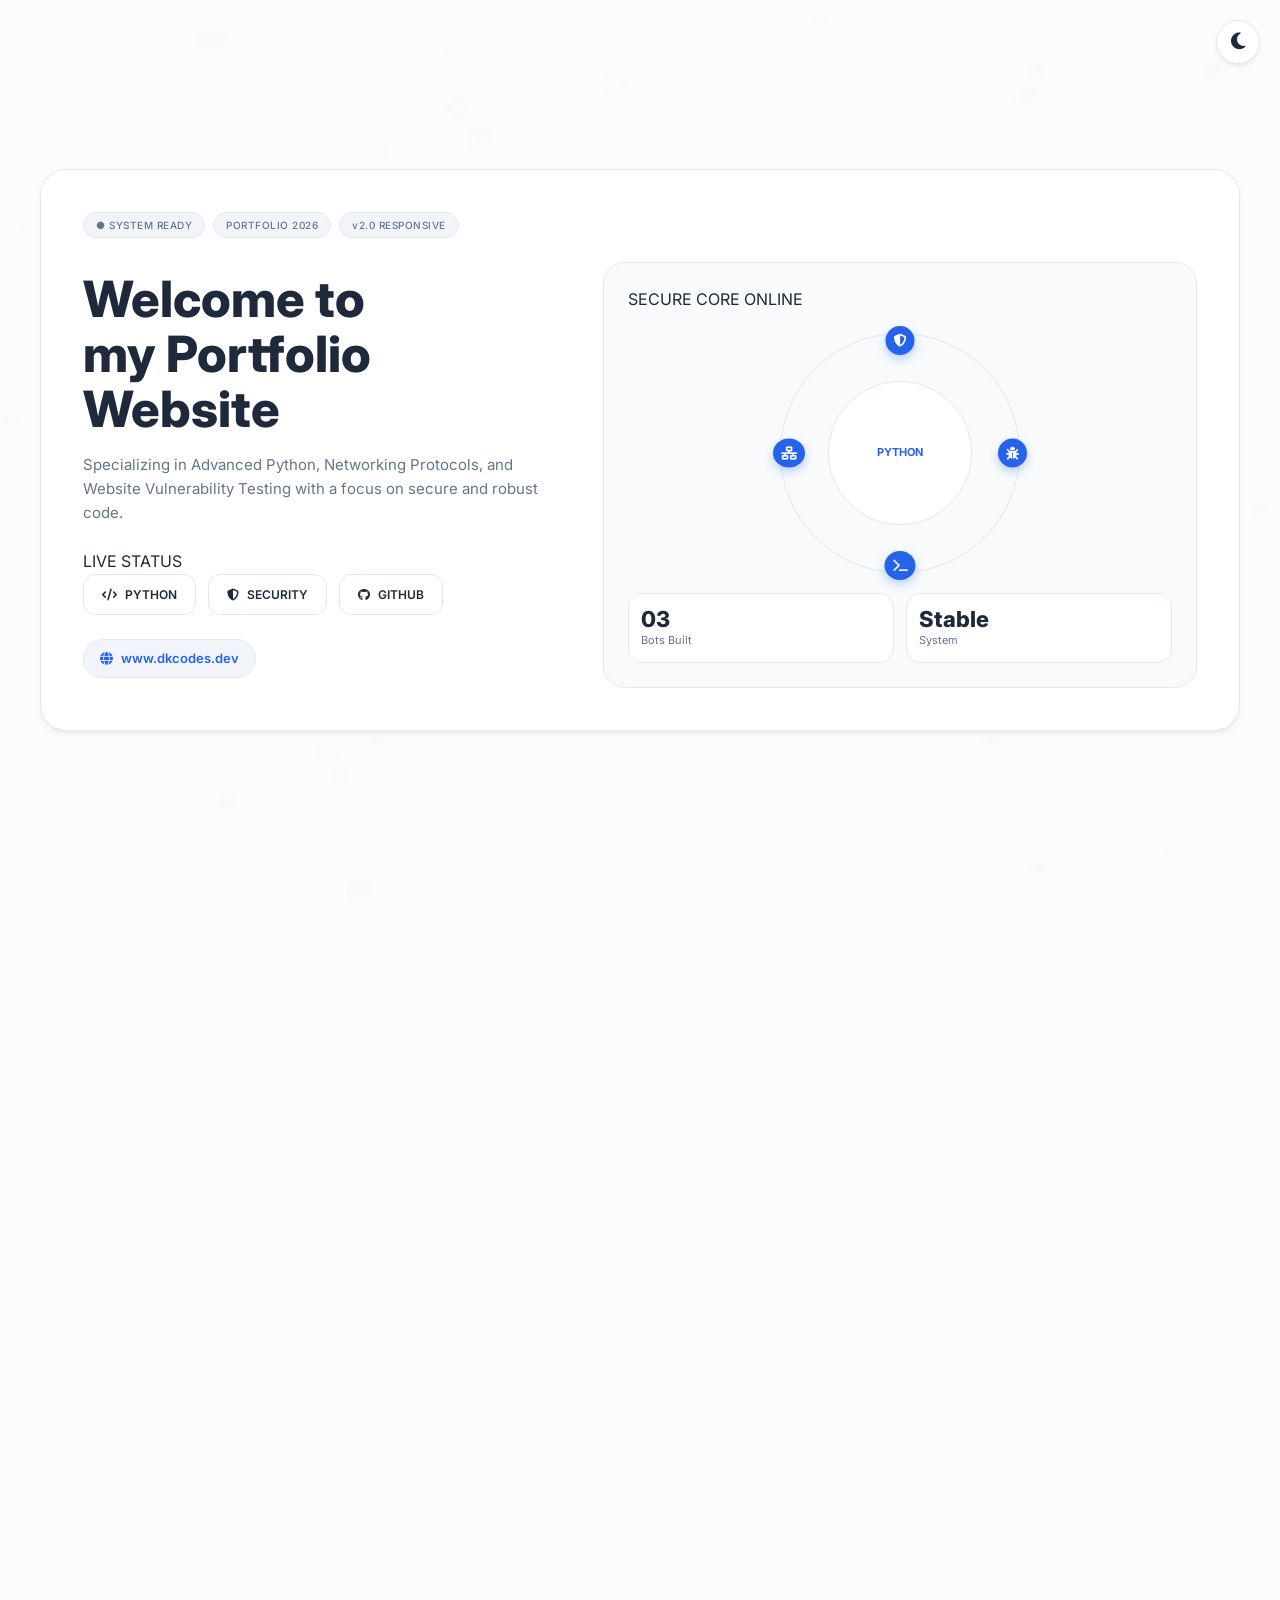
==== index.html @ 81756a74 "Update hero button to WhatsApp Let's Talk and remove location text" ====
<!DOCTYPE html>
<html lang="en">
<head>
<meta charset="UTF-8">
<meta name="viewport" content="width=device-width, initial-scale=1.0">
<title>Dilawar Khan | Full-Stack Developer | Python Automation | Digital Marketer</title>

<link rel="stylesheet" href="style.css">
<link rel="stylesheet" href="https://cdnjs.cloudflare.com/ajax/libs/font-awesome/6.5.0/css/all.min.css">
<link rel="icon" href="https://www.dl.dropboxusercontent.com/scl/fi/lvhd9xa8kerhtg1dg3r7q/Untitled-design.png?rlkey=0tv2p58ty6a37kj7kvorzuqp1&st=rip67o4r&dl=0">
<!-- Google Fonts: Inter -->
<link href="https://fonts.googleapis.com/css2?family=Inter:wght@300;400;500;600;700;800&display=swap" rel="stylesheet">
</head>

<body data-theme="light">

<canvas id="bg-canvas"></canvas>

<button class="theme-toggle" id="theme-toggle" aria-label="Toggle theme">
    <i class="fa-solid fa-moon"></i>
</button>

<div id="intro" style="opacity: 0;">
<div class="main">
    <div class="card">

        <!-- TOP TAGS -->
        <div class="top-tags">
            <span class="dot">● SYSTEM READY</span>
            <span>PORTFOLIO 2026</span>
            <span>v2.0 RESPONSIVE</span>
        </div>

        <div class="content">

            <!-- LEFT -->
            <div class="left">
                <h1>
                    Welcome to <br>
                    my Portfolio <br>
                    Website
                </h1>

                <p class="desc">
                    Specializing in Advanced Python, Networking Protocols, and
                    Website Vulnerability Testing with a focus on secure and robust code.
                </p>

                <div class="live-line">
                    <span>LIVE STATUS</span>
                </div>

                <div class="buttons">
                    <div class="btn"><i class="fa-solid fa-code"></i> PYTHON</div>
                    <div class="btn"><i class="fa-solid fa-shield-halved"></i> SECURITY</div>
                    <div class="btn"><i class="fa-brands fa-github"></i> GITHUB</div>
                </div>

                <!-- WEBSITE LINK (LEFT / UNDER ICONS) -->
                <div class="site-link">
                    <i class="fa-solid fa-globe"></i>
                    www.dkcodes.dev
                </div>
            </div>

            <!-- RIGHT -->
            <div class="right">

                <div class="right-head">
                    <span>SECURE CORE</span>
                    <span class="online">ONLINE</span>
                </div>

                <div class="orbit-box">
                    <div class="orbit">
                        <i class="fa-solid fa-shield-halved i1"></i>
                        <i class="fa-solid fa-bug i2"></i>
                        <i class="fa-solid fa-terminal i3"></i>
                        <i class="fa-solid fa-network-wired i4"></i>
                    </div>

                    <div class="core">
                        <span>PYTHON</span>
                    </div>
                </div>

                <div class="stats">
                    <div>
                        <h4>03</h4>
                        <p>Bots Built</p>
                    </div>
                    <div>
                        <h4>Stable</h4>
                        <p>System</p>
                    </div>
                </div>

            </div>

        </div>
    </div>
</div>
</div>


<div id="real-site" style="display: none;">
    <header>
        <div class="div-list ">
            <ul class="ul-list">
                <li class="active">
                    <a href="#home">
                        <i class="fa-solid fa-circle-user"></i>
                        <span>Home</span>
                    </a>
                </li>
                <li>
                    <a href="#project">
                        <i class="fa-regular fa-folder-open"></i>
                        <span>Projects</span>
                    </a>
                </li>
                <li>
                    <a href="#about">
                        <i class="fa-regular fa-address-card"></i>
                        <span>About</span>
                    </a>
                </li>
                <li>
                    <a href="#service">
                        <i class="fa-solid fa-code"></i>
                        <span>services</span>
                    </a>
                </li>
                <li>
                    <a href="#contact">
                        <i class="fa-regular fa-envelope"></i>
                        <span>Contact</span>
                    </a>
                </li>
            </ul>
        </div>
    </header>
    <!-- home -->
    <section class="home" id="home">
        <div class="home-container">
        <div class="home-section">
            <div class="info-home">
                <h1>Hi, I'm Dilawar</h1>
                <h3>Full-Stack Developer | Python Automation | Digital Marketer</h3>
                <div class="info-p">
                   <p>I am an Automation Engineer & Digital Marketing Specialist. I build advanced Python backends, AI-powered WhatsApp/Telegram bots, and end-to-end automation pipelines. My expertise spans across managing Meta Ads, Google Ads, YouTube Ads, and Meta Business Suite, alongside hands-on experience in Blogger theme management and scaling social media presence both manually and automatically.</p>
                </div>
                <div class="btnn" style="margin-top: 30px;">
                    <button class="btn-home1" onclick="window.open('https://wa.me/919896362031', '_blank')"><i class="fab fa-whatsapp"></i> Let's Talk</button>
                    <button class="btn-home2"><i class="fa-solid fa-download"></i> Download CV</button>
                </div>
                 <br>
                <div class="hhr">
                    <hr>
                </div>
                <div class="follow">
                    <p class="followw">Follow me:</p>
                    <ul>
                        <li><a href="https://github.com/dkonlycomputer"><i class="fa-brands fa-github"></i></a></li>
                        <li><a href="https://discord.gg/GXXaVGbk"><i class="fa-brands fa-discord"></i></a></li>
                        <li><a href="https://www.linkedin.com/in/dilawar-khan-41b324285/"><i class="fa-brands fa-linkedin"></i></a></li>
                        <li><a href="https://www.instagram.com/follow_your_guts_/"><i class="fa-brands fa-instagram"></i></a></li>
                    </ul>
                </div>
            </div>
          </div>
          <img src="profile_original.png" alt="">
        </div>
    </section>
    <!-- fine home  -->
         <section class="project  reveal" id="project">
        <p>EXPERTISE & SERVICES</p>
        <h1>What I Can Do For You</h1>
        <hr>
        <div class="info-pro">
            <p>A comprehensive overview of the professional services, automation bots, and marketing solutions I provide to help scale your business.</p>
        </div>
        <div class="projects-container">

    <div class="project-card">
      <img src="images/meta_ads.jpeg" alt="Meta Ads & Campaigns">
      <h3>Meta Ads & Campaigns</h3>
      <p>End-to-end management of Meta (Facebook/Instagram) ad campaigns with high ROI and targeted audience scaling.</p>
      <div class="skills">
        <a href="javascript:void(0)">Meta Ads</a>
        <a href="javascript:void(0)">ROAS</a>
      </div>
      <div class="card-details">
        <h4><i class="fas fa-tasks"></i> Key Tasks:</h4>
        <ul>
          <li>Pixel & Conversion API Setup</li>
          <li>Audience Targeting & Retargeting</li>
          <li>A/B Testing Ad Creatives</li>
          <li>ROAS & Budget Optimization</li>
        </ul>
      </div>
    </div>

    <div class="project-card">
      <img src="images/google_ads.jpeg" alt="Google Ads & PPC">
      <h3>Google Ads & PPC</h3>
      <p>Strategic creation and optimization of Google Search, Display, and Performance Max campaigns for scaling leads.</p>
      <div class="skills">
        <a href="javascript:void(0)">Google Ads</a>
        <a href="javascript:void(0)">PPC</a>
      </div>
      <div class="card-details">
        <h4><i class="fas fa-tasks"></i> Key Tasks:</h4>
        <ul>
          <li>Search & Display Campaigns</li>
          <li>Keyword Research & Bidding</li>
          <li>Performance Max Optimization</li>
          <li>Lead Generation Scaling</li>
        </ul>
      </div>
    </div>

    <div class="project-card">
      <img src="images/youtube_ads.jpeg" alt="YouTube Ads & Growth">
      <h3>YouTube Ads & Growth</h3>
      <p>Running targeted video ad campaigns on YouTube to drive brand awareness and subscriber growth exponentially.</p>
      <div class="skills">
        <a href="javascript:void(0)">YouTube Ads</a>
        <a href="javascript:void(0)">Video Marketing</a>
      </div>
      <div class="card-details">
        <h4><i class="fas fa-tasks"></i> Key Tasks:</h4>
        <ul>
          <li>Video Ad Strategy</li>
          <li>Skippable & In-feed Ads Setup</li>
          <li>Audience Retention Analysis</li>
          <li>Subscriber Growth Tracking</li>
        </ul>
      </div>
    </div>

    <div class="project-card">
      <img src="images/meta_business.jpeg" alt="Meta Business Suite">
      <h3>Meta Business Suite</h3>
      <p>Complete handling of Meta Business Suite, asset management, page roles, and detailed performance tracking.</p>
      <div class="skills">
        <a href="javascript:void(0)">Business Suite</a>
        <a href="javascript:void(0)">Management</a>
      </div>
      <div class="card-details">
        <h4><i class="fas fa-tasks"></i> Key Tasks:</h4>
        <ul>
          <li>Asset & Page Management</li>
          <li>Cross-posting (FB & IG)</li>
          <li>Roles & Permissions Setup</li>
          <li>Performance Insights Tracking</li>
        </ul>
      </div>
    </div>

    <div class="project-card">
      <img src="images/google_analytics.jpeg" alt="Google Analytics 4">
      <h3>Google Analytics 4</h3>
      <p>Setting up GA4, tracking pixels, conversion events, and analyzing user behavior for data-driven decisions.</p>
      <div class="skills">
        <a href="javascript:void(0)">Google Analytics</a>
        <a href="javascript:void(0)">Data Tracking</a>
      </div>
      <div class="card-details">
        <h4><i class="fas fa-tasks"></i> Key Tasks:</h4>
        <ul>
          <li>GA4 Property Configuration</li>
          <li>Custom Event Tracking</li>
          <li>Conversion Funnel Analysis</li>
          <li>UTM Tracking & Reporting</li>
        </ul>
      </div>
    </div>

    <div class="project-card">
      <img src="images/google_cloud.jpeg" alt="Google Cloud Console">
      <h3>Google Cloud Console</h3>
      <p>Managing Google Cloud infrastructure, enabling APIs, and configuring serverless endpoints for scalable apps.</p>
      <div class="skills">
        <a href="javascript:void(0)">GCP</a>
        <a href="javascript:void(0)">Cloud</a>
      </div>
      <div class="card-details">
        <h4><i class="fas fa-tasks"></i> Key Tasks:</h4>
        <ul>
          <li>IAM & Roles Management</li>
          <li>API Enabling & Quota Handling</li>
          <li>Virtual Machine Deployment</li>
          <li>Cloud Run & App Engine Setup</li>
        </ul>
      </div>
    </div>

    <div class="project-card">
      <img src="images/whatsapp_bot.jpeg" alt="WhatsApp AI Assistants">
      <h3>WhatsApp AI Assistants</h3>
      <p>Building intelligent, automated AI chatbots using Python and WhatsApp Cloud API for smart interactions.</p>
      <div class="skills">
        <a href="javascript:void(0)">Python</a>
        <a href="javascript:void(0)">WhatsApp API</a>
      </div>
      <div class="card-details">
        <h4><i class="fas fa-tasks"></i> Key Tasks:</h4>
        <ul>
          <li>Cloud API Integration</li>
          <li>Automated NLP Flows</li>
          <li>Customer Support Auto-replies</li>
          <li>CRM Data Syncing</li>
        </ul>
      </div>
    </div>

    <div class="project-card">
      <img src="images/telegram_bot.jpeg" alt="Telegram Bots">
      <h3>Telegram Bots</h3>
      <p>Engineering customized Telegram bots for channel management, user interactions, and task automation.</p>
      <div class="skills">
        <a href="javascript:void(0)">Telegram API</a>
        <a href="javascript:void(0)">Python</a>
      </div>
      <div class="card-details">
        <h4><i class="fas fa-tasks"></i> Key Tasks:</h4>
        <ul>
          <li>Custom Bot Architecture</li>
          <li>Group/Channel Administration</li>
          <li>Payment Gateways Integration</li>
          <li>Scheduled Broadcasting</li>
        </ul>
      </div>
    </div>

    <div class="project-card">
      <img src="images/discord_bot.jpeg" alt="Discord Bots">
      <h3>Discord Bots</h3>
      <p>Creating interactive Discord bots to manage servers, assign roles, and provide utility tools to communities.</p>
      <div class="skills">
        <a href="javascript:void(0)">Discord.py</a>
        <a href="javascript:void(0)">Node.js</a>
      </div>
      <div class="card-details">
        <h4><i class="fas fa-tasks"></i> Key Tasks:</h4>
        <ul>
          <li>Auto-Moderation Setup</li>
          <li>Custom Economy Systems</li>
          <li>Music & Voice Integrations</li>
          <li>Role Management</li>
        </ul>
      </div>
    </div>

    <div class="project-card">
      <img src="images/social_automation.jpeg" alt="Social Media Automation">
      <h3>Social Media Automation</h3>
      <p>Engineering automated posting pipelines across Facebook, Tumblr, Pinterest, and Discord to scale reach.</p>
      <div class="skills">
        <a href="javascript:void(0)">Automation</a>
        <a href="javascript:void(0)">Python</a>
      </div>
      <div class="card-details">
        <h4><i class="fas fa-tasks"></i> Key Tasks:</h4>
        <ul>
          <li>Multi-platform Posting APIs</li>
          <li>Content Scheduling Algorithms</li>
          <li>Auto-reposting Logic</li>
          <li>Error Handling & Retries</li>
        </ul>
      </div>
    </div>

    <div class="project-card">
      <img src="images/blogger_theme.jpeg" alt="Blogger Theme Management">
      <h3>Blogger Theme Management</h3>
      <p>Customizing and managing complex Blogger XML themes, optimizing UI/UX, and integrating custom scripts.</p>
      <div class="skills">
        <a href="javascript:void(0)">Blogger XML</a>
        <a href="javascript:void(0)">UI/UX</a>
      </div>
      <div class="card-details">
        <h4><i class="fas fa-tasks"></i> Key Tasks:</h4>
        <ul>
          <li>Custom XML Theme Editing</li>
          <li>UI/UX Enhancements</li>
          <li>AdSense Placement Optimization</li>
          <li>SEO Meta Tags Integration</li>
        </ul>
      </div>
    </div>

    <div class="project-card">
      <img src="images/google_search_console.jpeg" alt="Google Search Console">
      <h3>Google Search Console</h3>
      <p>Monitoring website performance, fixing indexing issues, and improving organic search visibility.</p>
      <div class="skills">
        <a href="javascript:void(0)">GSC</a>
        <a href="javascript:void(0)">SEO</a>
      </div>
      <div class="card-details">
        <h4><i class="fas fa-tasks"></i> Key Tasks:</h4>
        <ul>
          <li>Sitemap Submissions</li>
          <li>Indexing Issue Resolution</li>
          <li>Search Traffic Analysis</li>
          <li>Core Web Vitals Optimization</li>
        </ul>
      </div>
    </div>

    <div class="project-card">
      <img src="images/website_development.jpeg" alt="Website Development">
      <h3>Website Development</h3>
      <p>Building responsive, modern, and high-performance websites optimized for conversions and user experience.</p>
      <div class="skills">
        <a href="javascript:void(0)">HTML/CSS</a>
        <a href="javascript:void(0)">JS</a>
      </div>
      <div class="card-details">
        <h4><i class="fas fa-tasks"></i> Key Tasks:</h4>
        <ul>
          <li>Front-end Design</li>
          <li>Responsive Layouts</li>
          <li>Performance Optimization</li>
          <li>SEO-friendly Structure</li>
        </ul>
      </div>
    </div>

    <div class="project-card">
      <img src="images/trendfollower.png" alt="Trendfollower Affiliate">
      <h3>Trendfollower Affiliate</h3>
      <p>Our official e-commerce and affiliate business platform driving sales through curated product promotions.</p>
      <div class="skills">
        <a href="javascript:void(0)">E-commerce</a>
        <a href="javascript:void(0)">Affiliate</a>
      </div>
      <div class="card-details">
        <h4><i class="fas fa-tasks"></i> Key Tasks:</h4>
        <ul>
          <li>Affiliate Marketing Strategies</li>
          <li>Sales Funnel Optimization</li>
          <li>Product Curation</li>
          <li>Audience Engagement</li>
        </ul>
      </div>
      <div class="btns">
        <a href="https://trendfollower.shop" target="_blank" class="btn"><i class="fas fa-external-link-alt"></i> Visit Website</a>
      </div>
    </div>
  </div>
  </div>
     </section>

<section class="about reveal" id="about">
        <div class="about-info">
            <div class="img-about">
                <img src="profile_original.png" alt="">
            </div>
            <div class="info-text">
                <h5>@dilawarkhan</h5>
                <p>Automation Expert, Security Analyst & Digital Marketer</p>
            </div>
        </div>
        <h3>ABOUT ME</h3>
        <div class="about-info2">
            <div class="about-text">
                <p>Hi! I'm Dilawar Khan, a versatile Tech Professional specializing in Python Automation, Web Application Security, and Digital Marketing, based in Hisar, Haryana.</p>
                <p>I have a proven track record of engineering robust automation solutions, including AI-driven chatbots for WhatsApp, Telegram, and Discord, streamlining business workflows and customer interactions.</p>
                <p>In the cybersecurity domain, I am highly experienced in comprehensive Website Testing, Vulnerability Assessments, and identifying critical security flaws to protect web applications against cyber threats.</p>
                <p>Beyond development and security, I hold deep expertise in Digital Marketing, managing high-ROI Meta & Google Ads campaigns, SEO optimization, and leveraging Google Analytics 4 for data-driven growth.</p>
                <p>My core skills include:</p>
                <p><span>#</span>Python Automation & AI Bot Engineering</p>
                <p><span>#</span>Website Testing & Vulnerability Assessment</p>
                <p><span>#</span>Full-Stack Web Development</p>
                <p><span>#</span>Advanced Digital Marketing & SEO</p>
            </div>
            <div class="photo-container">
                <img src="profile_original.png" alt="">
                <span class="tape tape1"></span>
                <span class="tape tape2"></span>
            </div>
        </div>
    </section>
     
     <!-- Services Section -->
        <section id="service" class="section services reveal">
            <p>SERVICES</p>
            <h1>OUR Features & Services</h1>
            <hr>
            <div class="container">
                <div class="services-content">
                    <div class="services-grid">
                        <div class="service-card">
                            <div class="service-icon">
                                <i class="fas fa-code"></i>
                            </div>
                            <h3>Python Development</h3>
                            <p>Building robust, scalable applications and automated bots using Python. I specialize in backend logic, automation scripts, and complex data processing.</p>
                            <div class="service-features">
                                <span>Automation</span>
                                <span>Bot Building</span>
                                <span>Scripting</span>
                            </div>
                        </div>
                        <div class="service-card">
                            <div class="service-icon">
                                <i class="fas fa-shield-halved"></i>
                            </div>
                            <h3>Security Testing</h3>
                            <p>Conducting comprehensive web application vulnerability testing to identify security flaws and protect against cyber threats and hackers.</p>
                            <div class="service-features">
                                <span>Vulnerability Scan</span>
                                <span>Penetration Testing</span>
                                <span>Web Security</span>
                            </div>
                        </div>
                        <div class="service-card">
                            <div class="service-icon">
                                <i class="fas fa-network-wired"></i>
                            </div>
                            <h3>Network Analysis</h3>
                            <p>Analyzing and optimizing network protocols (HTTP, UDP, SMTP) and ensuring secure and efficient client-server communication.</p>
                            <div class="service-features">
                                <span>Protocols</span>
                                <span>Latency Opt.</span>
                                <span>Encryption</span>
                            </div>
                        </div>
                        <div class="service-card">
                            <div class="service-icon">
                                <i class="fas fa-chart-line"></i>
                            </div>
                            <h3>SEO Optimization</h3>
                            <p>Improving website visibility and search engine ranking through technical SEO, backlink strategies, and crawl optimization.</p>
                            <div class="service-features">
                                <span>Crawling</span>
                                <span>Backlinks</span>
                                <span>Indexing</span>
                            </div>
                        </div>
                        <div class="service-card">
                            <div class="service-icon">
                                <i class="fas fa-bullhorn"></i>
                            </div>
                            <h3>Digital Marketing</h3>
                            <p>Strategizing and executing social media marketing campaigns to improve engagement and brand visibility across digital platforms.</p>
                            <div class="service-features">
                                <span>Social Media</span>
                                <span>Campaigns</span>
                                <span>Analytics</span>
                            </div>
                        </div>
                        <div class="service-card">
                            <div class="service-icon">
                                <i class="fas fa-file-alt"></i>
                            </div>
                            <h3>Technical Documentation</h3>
                            <p>Providing clear and concise technical documentation for projects, including API specs, user guides, and security reports.</p>
                            <div class="service-features">
                                <span>API Docs</span>
                                <span>User Guides</span>
                                <span>Reports</span>
                            </div>
                        </div>
                    </div>
                </div>
            </div>
        </section>
         <section id="contact" class="section reveal">
            <div class="container">
                <h2 class="section-title">Get In Touch</h2>
                <div class="contact-content">
                    <div class="contact-info slide-in-left">
                        <p>Let's collaborate! I am always open to discussing exciting projects and new opportunities.</p>
                        <div class="contact-details">
                            <div class="contact-item">
                                <svg width="20" height="20" viewBox="0 0 24 24" fill="currentColor">
                                    <path d="M20 4H4c-1.1 0-1.99.9-1.99 2L2 18c0 1.1.9 2 2 2h16c1.1 0 2-.9 2-2V6c0-1.1-.9-2-2-2zm0 4l-8 5-8-5V6l8 5 8-5v2z"/>
                                </svg>
                                <span>dkonlycomputer@gmail.com</span>
                            </div>
                            <div class="contact-item">
                                <svg width="20" height="20" viewBox="0 0 24 24" fill="currentColor">
                                    <path d="M6.62 10.79c1.44 2.83 3.76 5.15 6.59 6.59l2.2-2.2c.27-.27.67-.36 1.02-.24 1.12.37 2.33.57 3.57.57.55 0 1 .45 1 1V20c0 .55-.45 1-1 1-9.39 0-17-7.61-17-17 0-.55.45-1 1-1h3.5c.55 0 1 .45 1 1 0 1.25.2 2.45.57 3.57.11.35.03.74-.25 1.02l-2.2 2.2z"/>
                                </svg>
                                <span>+91 9896362031</span>
                            </div>
                            <div class="contact-item">
                                <svg width="20" height="20" viewBox="0 0 24 24" fill="currentColor">
                                    <path d="M12 2C8.13 2 5 5.13 5 9c0 5.25 7 13 7 13s7-7.75 7-13c0-3.87-3.13-7-7-7zm0 9.5c-1.38 0-2.5-1.12-2.5-2.5s1.12-2.5 2.5-2.5 2.5 1.12 2.5 2.5-1.12 2.5-2.5 2.5z"/>
                                </svg>
                                <span>Hisar, Haryana, India</span>
                            </div>
                        </div>
                        <div class="social-links">
                            <a href="https://github.com/dkonlycomputer" class="social-link" aria-label="GitHub" target="_blank">
                                <svg width="24" height="24" viewBox="0 0 24 24" fill="currentColor">
                                    <path d="M12 0c-6.626 0-12 5.373-12 12 0 5.302 3.438 9.8 8.207 11.387.599.111.793-.261.793-.577v-2.234c-3.338.726-4.033-1.416-4.033-1.416-.546-1.387-1.333-1.756-1.333-1.756-1.089-.745.083-.729.083-.729 1.205.084 1.839 1.237 1.839 1.237 1.07 1.834 2.807 1.304 3.492.997.107-.775.418-1.305.762-1.604-2.665-.305-5.467-1.334-5.467-5.931 0-1.311.469-2.381 1.236-3.221-.124-.303-.535-1.524.117-3.176 0 0 1.008-.322 3.301 1.23.957-.266 1.983-.399 3.003-.404 1.02.005 2.047.138 3.006.404 2.291-1.552 3.297-1.23 3.297-1.23.653 1.653.242 2.874.118 3.176.77.84 1.235 1.911 1.235 3.221 0 4.609-2.807 5.624-5.479 5.921.43.372.823 1.102.823 2.222v3.293c0 .319.192.694.801.576 4.765-1.589 8.199-6.086 8.199-11.386 0-6.627-5.373-12-12-12z"/>
                                </svg>
                            </a>
                            <a href="https://www.linkedin.com/in/dilawar-khan-41b324285/" class="social-link" aria-label="LinkedIn" target="_blank">
                                <svg width="24" height="24" viewBox="0 0 24 24" fill="currentColor">
                                    <path d="M20.447 20.452h-3.554v-5.569c0-1.328-.027-3.037-1.852-3.037-1.853 0-2.136 1.445-2.136 2.939v5.667H9.351V9h3.414v1.561h.046c.477-.9 1.637-1.85 3.37-1.85 3.601 0 4.267 2.37 4.267 5.455v6.286zM5.337 7.433c-1.144 0-2.063-.926-2.063-2.065 0-1.138.92-2.063 2.063-2.063 1.14 0 2.064.925 2.064 2.063 0 1.139-.925 2.065-2.064 2.065zm1.782 13.019H3.555V9h3.564v11.452zM22.225 0H1.771C.792 0 0 .774 0 1.729v20.542C0 23.227.792 24 1.771 24h20.451C23.2 24 24 23.227 24 22.271V1.729C24 .774 23.2 0 22.222 0h.003z"/>
                                </svg>
                            </a>
                            <a href="https://wa.me/919896362031" class="social-link" aria-label="WhatsApp" target="_blank">
                                <svg width="24" height="24" viewBox="0 0 24 24" fill="currentColor">
                                    <path d="M17.472 14.382c-.297-.149-1.758-.867-2.03-.967-.273-.099-.471-.148-.67.15-.197.297-.767.966-.94 1.164-.173.199-.347.223-.644.075-.297-.15-1.255-.463-2.39-1.475-.883-.788-1.48-1.761-1.653-2.059-.173-.297-.018-.458.13-.606.134-.133.298-.347.446-.52.149-.174.198-.298.298-.497.099-.198.05-.371-.025-.52-.075-.149-.669-1.612-.916-2.207-.242-.579-.487-.5-.669-.51-.173-.008-.371-.01-.57-.01-.198 0-.52.074-.792.372-.272.297-1.04 1.016-1.04 2.479 0 1.462 1.065 2.875 1.213 3.074.149.198 2.096 3.2 5.077 4.487.709.306 1.262.489 1.694.625.712.227 1.36.195 1.871.118.571-.085 1.758-.719 2.006-1.413.248-.694.248-1.289.173-1.413-.074-.124-.272-.198-.57-.347m-5.421 7.403h-.004a9.87 9.87 0 01-5.031-1.378l-.361-.214-3.741.982.998-3.648-.235-.374a9.86 9.86 0 01-1.51-5.26c.001-5.45 4.436-9.884 9.888-9.884 2.64 0 5.122 1.03 6.988 2.898a9.825 9.825 0 012.893 6.994c-.003 5.45-4.437 9.884-9.885 9.884m8.413-18.297A11.815 11.815 0 0012.05 0C5.495 0 .16 5.335.157 11.892c0 2.096.547 4.142 1.588 5.945L.057 24l6.305-1.654a11.882 11.882 0 005.683 1.448h.005c6.554 0 11.89-5.335 11.893-11.893A11.821 11.821 0 0020.885 3.488"/>
                                </svg>
                            </a>
                        </div>
                    </div>
                    <div class="contact-form slide-in-right">
                        <form id="contact-form">
                            <div class="form-group">
                                <input type="text" placeholder="Your Name" required name="user_name">
                            </div>
                            <div class="form-group">
                                <input type="email" placeholder="Your Email" required name="user_email">
                            </div>
                            <div class="form-group">
                                <textarea name="message" placeholder="Your Message" rows="5" required></textarea>
                            </div>
                            <button type="submit" class="btn">Send Message</button>
                        </form>
                    </div>
                </div>
            </div>
        </section>

</div>
<script src="script.js"></script>
</body>
</html>
---- style.css ----
:root {
    /* Light Mode Variables */
    --bg-primary: #fcfcfc;
    --bg-secondary: #f8fafc;
    --bg-card: #ffffff;
    --bg-tag: #f1f5f9;
    --accent-primary: #2563eb;
    --accent-secondary: #4f46e5;
    --text-main: #1e293b;
    --text-muted: #64748b;
    --text-inverse: #ffffff;
    --glass-bg: rgba(255, 255, 255, 0.7);
    --glass-border: #e2e8f0;
    --card-shadow: 0 4px 6px -1px rgba(0, 0, 0, 0.05), 0 2px 4px -1px rgba(0, 0, 0, 0.06);
    --card-hover-shadow: 0 20px 25px -5px rgba(0, 0, 0, 0.1), 0 10px 10px -5px rgba(0, 0, 0, 0.04);
    --transition: all 0.3s cubic-bezier(0.4, 0, 0.2, 1);
}

[data-theme="dark"] {
    /* Dark Mode Variables */
    --bg-primary: #0f172a;
    --bg-secondary: #1e293b;
    --bg-card: #1e293b;
    --bg-tag: #334155;
    --accent-primary: #3b82f6;
    --accent-secondary: #6366f1;
    --text-main: #f1f5f9;
    --text-muted: #94a3b8;
    --text-inverse: #0f172a;
    --glass-bg: rgba(15, 23, 42, 0.7);
    --glass-border: #334155;
    --card-shadow: 0 4px 6px -1px rgba(0, 0, 0, 0.2), 0 2px 4px -1px rgba(0, 0, 0, 0.1);
    --card-hover-shadow: 0 20px 25px -5px rgba(0, 0, 0, 0.3), 0 10px 10px -5px rgba(0, 0, 0, 0.2);
}

* {
    margin: 0;
    padding: 0;
    box-sizing: border-box;
    -webkit-tap-highlight-color: transparent;
}

html {
    scroll-behavior: smooth;
}

body {
    background: var(--bg-primary);
    color: var(--text-main);
    margin: 0;
    padding-bottom: 80px;
    font-family: 'Inter', sans-serif;
    line-height: 1.6;
    overflow-x: hidden;
    transition: background-color 0.3s ease, color 0.3s ease;
}

/* Background Animation Canvas */
#bg-canvas {
    position: fixed;
    top: 0;
    left: 0;
    width: 100%;
    height: 100%;
    z-index: -1;
    pointer-events: none;
    transition: filter 1s ease;
}

body.interacted #bg-canvas {
    filter: blur(8px) opacity(0.5);
}

/* Common Layout Components */
.section {
    padding: 60px 20px;
    max-width: 1200px;
    margin: 0 auto;
    width: 100%;
}

@media (min-width: 768px) {
    .section {
        padding: 100px 40px;
    }
}

/* Updated Typography */
h1, h2, h3, h4, h5, h6 {
    color: var(--text-main);
    line-height: 1.2;
}

/* Theme Toggle Button */
.theme-toggle {
    position: fixed;
    top: 20px;
    right: 20px;
    z-index: 1001;
    background: var(--bg-card);
    border: 1px solid var(--glass-border);
    color: var(--text-main);
    width: 44px;
    height: 44px;
    border-radius: 50%;
    display: flex;
    align-items: center;
    justify-content: center;
    cursor: pointer;
    box-shadow: var(--card-shadow);
    transition: var(--transition);
}

.theme-toggle:hover {
    transform: scale(1.1);
    background: var(--bg-tag);
}

.theme-toggle i {
    font-size: 1.2rem;
}

/* INTRO SECTION */
#intro {
    height: 100vh;
    display: flex;
    justify-content: center;
    align-items: center;
    padding: 20px;
}

.main {
    width: 100%;
    max-width: 1200px;
}

.card {
    background: var(--bg-card);
    border-radius: 26px;
    padding: 24px;
    border: 1px solid var(--glass-border);
    box-shadow: var(--card-shadow);
}

@media (min-width: 768px) {
    .card {
        padding: 42px;
    }
}

@media (max-width: 480px) {
    .card {
        padding: 16px;
    }
}

.top-tags {
    display: flex;
    flex-wrap: wrap;
    gap: 8px;
    margin-bottom: 24px;
}

.top-tags span {
    font-size: 10px;
    padding: 4px 12px;
    border-radius: 20px;
    background: var(--bg-tag);
    border: 1px solid var(--glass-border);
    letter-spacing: 0.5px;
    color: var(--text-muted);
    font-weight: 500;
}

.content {
    display: flex;
    flex-direction: column;
    gap: 40px;
}

@media (min-width: 992px) {
    .content {
        flex-direction: row;
        gap: 60px;
        align-items: center;
    }
}

.left h1 {
    font-size: clamp(32px, 8vw, 50px);
    font-weight: 800;
    line-height: 1.1;
    margin-bottom: 16px;
}

.desc {
    margin: 16px 0 24px;
    font-size: 15px;
    color: var(--text-muted);
    max-width: 100%;
    line-height: 1.6;
}

@media (min-width: 768px) {
    .desc {
        max-width: 460px;
    }
}

.buttons {
    display: flex;
    flex-wrap: wrap;
    gap: 12px;
}

.btn {
    font-size: 12px;
    padding: 10px 18px;
    border-radius: 12px;
    background: var(--bg-card);
    border: 1px solid var(--glass-border);
    display: flex;
    align-items: center;
    gap: 8px;
    cursor: pointer;
    transition: var(--transition);
    color: var(--text-main);
    font-weight: 600;
    text-decoration: none;
}

.btn:hover {
    background: var(--bg-tag);
    transform: translateY(-2px);
}

.site-link {
    margin-top: 24px;
    font-size: 13px;
    display: inline-flex;
    align-items: center;
    gap: 8px;
    padding: 8px 16px;
    border-radius: 30px;
    background: var(--bg-tag);
    border: 1px solid var(--glass-border);
    color: var(--accent-primary);
    text-decoration: none;
    font-weight: 600;
}

.right {
    background: var(--bg-secondary);
    border-radius: 22px;
    padding: 24px;
    border: 1px solid var(--glass-border);
    position: relative;
    width: 100%;
}

@media (min-width: 992px) {
    .right {
        flex: 1;
    }
}

.orbit-box {
    width: clamp(180px, 50vw, 240px);
    height: clamp(180px, 50vw, 240px);
    margin: 20px auto;
    position: relative;
}

.stats {
    display: flex;
    gap: 12px;
    margin-top: 20px;
}

.stats div {
    flex: 1;
    padding: 12px;
    background: var(--bg-card);
    border-radius: 14px;
    border: 1px solid var(--glass-border);
}

.stats h4 {
    font-size: clamp(18px, 4vw, 22px);
    font-weight: 800;
}

.stats p {
    font-size: 11px;
    color: var(--text-muted);
}

/* NAVIGATION */
header {
    position: fixed;
    bottom: 20px;
    left: 50%;
    transform: translateX(-50%);
    width: auto;
    z-index: 1000;
}

@media (min-width: 768px) {
    header {
        top: 20px;
        bottom: auto;
    }
}

.div-list {
    display: flex;
    justify-content: center;
}

.ul-list {
    list-style: none;
    display: flex;
    gap: 8px;
    padding: 6px 10px;
    border-radius: 40px;
    background: rgba(255, 255, 255, 0.12);
    border: 1px solid rgba(148, 163, 184, 0.18);
    box-shadow: 0 18px 50px rgba(15, 23, 42, 0.12);
    backdrop-filter: blur(16px);
    -webkit-backdrop-filter: blur(16px);
}

@media (min-width: 768px) {
    .ul-list {
        gap: 0.85rem;
        padding: 7px 14px;
    }
}

@media (max-width: 480px) {
    .ul-list {
        gap: 4px;
        padding: 4px 6px;
    }
}

.ul-list li {
    display: flex;
    align-items: center;
    justify-content: center;
    border-radius: 999px;
    transition: transform 0.2s ease, background-color 0.25s ease;
}

.ul-list li:hover,
.ul-list li.active {
    transform: translateY(-1px);
}

.ul-list li a {
    text-decoration: none;
    color: var(--text-main);
    font-size: 0;
    display: inline-flex;
    align-items: center;
    justify-content: center;
    width: 44px;
    height: 44px;
    padding: 0;
    border-radius: 999px;
    transition: background-color 0.25s ease, color 0.25s ease;
    cursor: pointer;
}

.ul-list li:hover a,
.ul-list li.active a {
    background: rgba(37, 99, 235, 0.16);
}

.ul-list li.active a {
    background: rgba(37, 99, 235, 0.3);
}

.ul-list li i {
    color: var(--accent-primary);
    font-size: 16px;
    line-height: 1;
}

@media (min-width: 768px) {
    .ul-list li i {
        font-size: 15px;
    }
}

@media (max-width: 480px) {
    .ul-list li a {
        width: 38px;
        height: 38px;
    }

    .ul-list li i {
        font-size: 14px;
    }
}

.ul-list li:hover {
    background: var(--bg-tag);
}

.ul-list li.active {
    background: var(--accent-primary);
}

.ul-list li.active a,
.ul-list li.active i {
    color: var(--text-inverse);
}

/* HOME SECTION */
.home {
    margin: 60px auto;
    padding: 0 20px;
}

@media (min-width: 768px) {
    .home {
        margin: 120px auto;
        padding: 0 40px;
    }
}

.home-container {
    display: flex;
    flex-direction: column-reverse;
    gap: 40px;
    align-items: center;
}

@media (min-width: 992px) {
    .home-container {
        flex-direction: row;
        gap: 4rem;
        justify-content: space-between;
    }
}

.home-p {
    background: var(--bg-tag);
    color: var(--accent-primary);
    display: inline-block;
    border-radius: 25px;
    padding: 6px 16px;
    margin-bottom: 24px;
    font-size: 12px;
    font-weight: 600;
    border: 1px solid var(--glass-border);
}

.info-home h1 {
    font-size: clamp(36px, 10vw, 64px);
    margin-bottom: 12px;
    font-weight: 800;
}

.info-home h3 {
    font-size: clamp(18px, 5vw, 30px);
    margin-bottom: 20px;
    color: var(--accent-primary);
    font-weight: 600;
}

.info-p {
    color: var(--text-muted);
    margin-bottom: 24px;
    max-width: 600px;
}

.info-p2 {
    display: flex;
    flex-direction: column;
    gap: 12px;
    margin-bottom: 30px;
    font-weight: 500;
    color: var(--text-muted);
}

@media (min-width: 768px) {
    .info-p2 {
        flex-direction: row;
        gap: 24px;
    }
}

.info-p2 i {
    color: var(--accent-primary);
    margin-right: 8px;
}

.btnn {
    display: flex;
    flex-direction: column;
    gap: 12px;
}

@media (min-width: 480px) {
    .btnn {
        flex-direction: row;
    }
}

.btn-home1, .btn-home2 {
    padding: 14px 28px;
    border-radius: 12px;
    font-weight: 600;
    font-size: 15px;
    cursor: pointer;
    transition: var(--transition);
    border: none;
    display: flex;
    align-items: center;
    justify-content: center;
    gap: 10px;
}

.btn-home1 {
    background: var(--accent-primary);
    color: var(--text-inverse);
}

.btn-home2 {
    background: var(--bg-card);
    border: 1px solid var(--glass-border);
    color: var(--text-main);
}

.btn-home1:hover {
    transform: translateY(-2px);
    filter: brightness(1.1);
}

.btn-home2:hover {
    background: var(--bg-tag);
    transform: translateY(-2px);
}

.home img {
    width: 100%;
    max-width: 420px;
    border-radius: 24px;
    box-shadow: var(--card-hover-shadow);
}

.follow {
    margin-top: 16px;
}

.follow p.followw {
    margin-bottom: 12px;
    font-weight: 600;
}

.follow ul {
    list-style: none;
    padding: 0;
    margin: 0;
    display: flex;
    flex-wrap: wrap;
    gap: 12px;
}

.follow ul li {
    display: inline-flex;
}

.follow ul a {
    width: 46px;
    height: 46px;
    display: inline-flex;
    align-items: center;
    justify-content: center;
    border-radius: 14px;
    background: var(--bg-card);
    border: 1px solid var(--glass-border);
    color: var(--accent-primary);
    text-decoration: none;
    transition: transform 0.2s ease, background 0.2s ease, border-color 0.2s ease, color 0.2s ease;
}

.follow ul a:hover {
    transform: translateY(-3px);
    background: var(--bg-tag);
    border-color: var(--accent-primary);
    color: var(--accent-primary);
}

.follow ul a i {
    font-size: 18px;
}

/* PROJECT SECTION */
.project {
    margin: 80px auto;
    padding: 80px 20px;
    display: flex;
    flex-direction: column;
    align-items: center;
}

.project p:first-child {
    color: var(--accent-primary);
    font-weight: 700;
    letter-spacing: 1.5px;
    font-size: 12px;
    margin-bottom: 12px;
}

.project h1 {
    font-size: clamp(28px, 8vw, 42px);
    font-weight: 800;
    margin-bottom: 16px;
    text-align: center;
}

.project hr {
    width: 50px;
    height: 4px;
    background: var(--accent-primary);
    border: none;
    border-radius: 10px;
    margin-bottom: 24px;
}

.info-pro {
    text-align: center;
    color: var(--text-muted);
    margin-bottom: 40px;
    max-width: 600px;
}

.projects-container {
    display: grid;
    grid-template-columns: 1fr;
    gap: 24px;
    width: 100%;
    align-items: start;
}

@media (min-width: 640px) {
    .projects-container {
        grid-template-columns: repeat(2, 1fr);
    }
}

@media (min-width: 992px) {
    .projects-container {
        grid-template-columns: repeat(3, 1fr);
    }
}

.project-card {
    background: var(--bg-card);
    border: 1px solid var(--glass-border);
    padding: 24px;
    border-radius: 20px;
    box-shadow: var(--card-shadow);
    transition: var(--transition);
}

.project-card:hover {
    transform: translateY(-8px);
    box-shadow: var(--card-hover-shadow);
}

.project-card img {
    width: 100%;
    height: 200px;
    object-fit: cover;
    border-radius: 12px;
    margin-bottom: 20px;
}

.project-card h3 {
    font-size: 20px;
    font-weight: 700;
    margin-bottom: 12px;
}

.project-card p {
    color: var(--text-muted);
    font-size: 14px;
    margin-bottom: 20px;
}

.project-card .skills {
    display: flex;
    flex-wrap: wrap;
    gap: 8px;
    margin-bottom: 24px;
}

.project-card .skills a {
    padding: 4px 12px;
    font-size: 11px;
    font-weight: 600;
    border-radius: 20px;
    background: var(--bg-tag);
    color: var(--accent-primary);
    text-decoration: none;
}

.project-card .btns {
    display: flex;
    gap: 12px;
}

.project-card .btns .btn {
    flex: 1;
    padding: 10px;
    font-size: 13px;
    justify-content: center;
}

.project-card .btns .btn:first-child {
    background: var(--accent-primary);
    color: var(--text-inverse);
    border: none;
}

.project-card .btns .btn:last-child {
    background: var(--bg-tag);
    color: var(--text-main);
    border: 1px solid var(--glass-border);
}

/* ABOUT SECTION */
.about {
    padding: 80px 20px;
    max-width: 1200px;
    margin: 0 auto;
}

.about-info {
    display: flex;
    flex-direction: column;
    align-items: center;
    gap: 16px;
    margin-bottom: 40px;
}

@media (min-width: 768px) {
    .about-info {
        flex-direction: row;
        justify-content: flex-start;
    }
}

.img-about img {
    width: 60px;
    height: 60px;
    border-radius: 50%;
    border: 2px solid var(--accent-primary);
    object-fit: cover;
}

.info-text h5 {
    font-size: 18px;
    font-weight: 700;
}

.info-text p {
    color: var(--text-muted);
    font-size: 14px;
}

.about h3 {
    font-size: clamp(24px, 6vw, 32px);
    font-weight: 800;
    margin-bottom: 24px;
    text-align: center;
}

@media (min-width: 768px) {
    .about h3 {
        text-align: left;
    }
}

.about-info2 {
    display: flex;
    flex-direction: column-reverse;
    gap: 40px;
    align-items: center;
}

@media (min-width: 992px) {
    .about-info2 {
        flex-direction: row;
        gap: 5rem;
        align-items: flex-start;
    }
}

.about-text p {
    margin-bottom: 16px;
    color: var(--text-muted);
}

.about-text span {
    color: var(--accent-primary);
    font-weight: 700;
}

.photo-container {
    padding: 12px;
    background: var(--bg-card);
    border: 1px solid var(--glass-border);
    border-radius: 20px;
    box-shadow: var(--card-shadow);
}

.photo-container img {
    width: 100%;
    max-width: 300px;
    border-radius: 12px;
}

/* SERVICES SECTION */
.services {
    padding: 80px 20px;
    display: flex;
    flex-direction: column;
    align-items: center;
}

.services p:first-child {
    color: var(--accent-primary);
    font-weight: 700;
    letter-spacing: 1.5px;
    font-size: 12px;
    margin-bottom: 12px;
}

.services h1 {
    font-size: clamp(28px, 8vw, 42px);
    font-weight: 800;
    margin-bottom: 16px;
    text-align: center;
}

.services hr {
    width: 50px;
    height: 4px;
    background: var(--accent-primary);
    border: none;
    border-radius: 10px;
    margin-bottom: 40px;
}

.services-grid {
    display: grid;
    grid-template-columns: 1fr;
    gap: 24px;
    width: 100%;
}

@media (min-width: 640px) {
    .services-grid {
        grid-template-columns: repeat(2, 1fr);
    }
}

@media (min-width: 992px) {
    .services-grid {
        grid-template-columns: repeat(3, 1fr);
    }
}

.service-card {
    background: var(--bg-card);
    border: 1px solid var(--glass-border);
    padding: 32px;
    border-radius: 24px;
    text-align: center;
    transition: var(--transition);
}

.service-card:hover {
    transform: translateY(-8px);
    box-shadow: var(--card-hover-shadow);
}

.service-icon {
    width: 60px;
    height: 60px;
    background: var(--bg-tag);
    color: var(--accent-primary);
    border-radius: 16px;
    display: flex;
    align-items: center;
    justify-content: center;
    margin: 0 auto 20px;
    font-size: 24px;
}

.service-card h3 {
    font-size: 20px;
    font-weight: 700;
    margin-bottom: 12px;
}

.service-card p {
    color: var(--text-muted);
    font-size: 14px;
    margin-bottom: 20px;
}

.service-features {
    display: flex;
    flex-wrap: wrap;
    gap: 8px;
    justify-content: center;
}

.service-features span {
    padding: 4px 12px;
    font-size: 11px;
    font-weight: 600;
    border-radius: 20px;
    background: var(--bg-tag);
    color: var(--text-muted);
    border: 1px solid var(--glass-border);
}

/* CONTACT SECTION */
#contact {
    background: var(--bg-secondary);
    padding: 80px 20px;
}

.contact-content {
    display: grid;
    grid-template-columns: 1fr;
    gap: 40px;
    max-width: 1100px;
    margin: 0 auto;
}

@media (min-width: 992px) {
    .contact-content {
        grid-template-columns: 1fr 1fr;
        gap: 80px;
    }
}

.section-title {
    font-size: 32px;
    font-weight: 800;
    margin-bottom: 24px;
    text-align: center;
}

@media (min-width: 768px) {
    .section-title {
        text-align: left;
    }
}

.contact-info p {
    color: var(--text-muted);
    margin-bottom: 30px;
}

.contact-item {
    display: flex;
    align-items: center;
    gap: 16px;
    margin-bottom: 20px;
    font-weight: 500;
}

.contact-item svg {
    color: var(--accent-primary);
}

.social-links {
    display: flex;
    gap: 12px;
    margin-top: 30px;
}

.social-link {
    width: 44px;
    height: 44px;
    border-radius: 12px;
    background: var(--bg-card);
    border: 1px solid var(--glass-border);
    display: flex;
    align-items: center;
    justify-content: center;
    color: var(--text-muted);
    transition: var(--transition);
    text-decoration: none;
}

.social-link:hover {
    color: var(--accent-primary);
    border-color: var(--accent-primary);
    transform: translateY(-4px);
}

.contact-form {
    background: var(--bg-card);
    border: 1px solid var(--glass-border);
    padding: 30px;
    border-radius: 24px;
    box-shadow: var(--card-shadow);
}

.form-group {
    margin-bottom: 16px;
}

.form-group input, .form-group textarea {
    width: 100%;
    padding: 12px 16px;
    background: var(--bg-secondary);
    border: 1px solid var(--glass-border);
    border-radius: 12px;
    color: var(--text-main);
    font-family: inherit;
    transition: var(--transition);
}

.form-group input:focus, .form-group textarea:focus {
    outline: none;
    border-color: var(--accent-primary);
    background: var(--bg-card);
}

.contact-form .btn {
    width: 100%;
    padding: 14px;
    background: var(--accent-primary);
    color: var(--text-inverse);
    border: none;
    border-radius: 12px;
    font-weight: 600;
    cursor: pointer;
    transition: var(--transition);
}

@media (max-width: 991px) {
    header {
        width: min(100%, 94vw);
        left: 50%;
        transform: translateX(-50%);
        bottom: 16px;
        top: auto;
    }

    .ul-list {
        flex-wrap: wrap;
        justify-content: center;
        gap: 1px;
        padding: 2px;
    }

    .ul-list li {
        padding: 10px 12px;
    }

    .home-container,
    .content,
    .about-info,
    .about-info2 {
        gap: 24px;
    }

    .home,
    .about,
    .services,
    .project,
    #contact {
        padding-bottom: 40px;
    }

    .btnn {
        flex-direction: column;
    }

    .btn-home1,
    .btn-home2 {
        width: 100%;
    }

    .home img,
    .photo-container img {
        max-width: 100%;
    }
}

/* ANIMATIONS */
@keyframes spin {
    from { transform: rotate(0deg); }
    to { transform: rotate(360deg); }
}

.orbit {
    position: absolute;
    inset: 0;
    border-radius: 50%;
    border: 1px solid var(--glass-border);
    animation: spin 16s linear infinite;
}

.orbit i {
    position: absolute;
    background: var(--accent-primary);
    color: #fff;
    padding: 8px;
    border-radius: 50%;
    box-shadow: 0 4px 10px rgba(37, 99, 235, 0.3);
    font-size: 13px;
}

.i1 { top: -8px; left: 50%; transform: translateX(-50%); }
.i2 { right: -8px; top: 50%; transform: translateY(-50%); }
.i3 { bottom: -8px; left: 50%; transform: translateX(-50%); }
.i4 { left: -8px; top: 50%; transform: translateY(-50%); }

.core {
    position: absolute;
    inset: 20%;
    border-radius: 50%;
    background: var(--bg-card);
    display: flex;
    align-items: center;
    justify-content: center;
    border: 1px solid var(--glass-border);
}

.core span {
    font-size: 11px;
    font-weight: 700;
    color: var(--accent-primary);
}

.smooth-out {
    animation: smoothOut 1.2s ease forwards;
}

@keyframes smoothOut {
    from { opacity: 1; transform: scale(1); filter: blur(0); }
    to { opacity: 0; transform: scale(1.1); filter: blur(25px); }
}

.from-top { opacity: 0; transform: translateY(-40px); animation: fromTop 0.8s ease forwards; }
.from-left { opacity: 0; transform: translateX(-40px); animation: fromLeft 0.8s ease forwards; }
.from-right { opacity: 0; transform: translateX(40px); animation: fromRight 0.8s ease forwards; }
.from-bottom { opacity: 0; transform: translateY(40px); animation: fromBottom 0.8s ease forwards; }
.zoom-in { opacity: 0; transform: scale(0.85); animation: zoomIn 0.8s ease forwards; }

@keyframes fromTop { to { opacity:1; transform:translateY(0);} }
@keyframes fromLeft { to { opacity:1; transform:translateX(0);} }
@keyframes fromRight { to { opacity:1; transform:translateX(0);} }
@keyframes fromBottom { to { opacity:1; transform:translateY(0);} }
@keyframes zoomIn { to { opacity:1; transform:scale(1);} }

.reveal {
    opacity: 0;
    transform: translateY(30px);
    transition: all 0.8s ease;
}

/* Interactive Card Details */

.card-details {
  display: block;
  margin-top: 15px;
  text-align: left;
  border-top: 1px solid var(--glass-border);
  padding-top: 15px;
  animation: fadeIn 0.3s ease-in-out;
}
.card-details h4 {
  font-size: 15px;
  color: var(--text-main);
  margin-bottom: 10px;
}
.card-details ul {
  list-style-type: none;
  padding-left: 0;
}
.card-details ul li {
  color: var(--text-muted);
  font-size: 14px;
  line-height: 1.6;
  position: relative;
  padding-left: 20px;
  margin-bottom: 6px;
}
.card-details ul li::before {
  content: "✓";
  position: absolute;
  left: 0;
  color: var(--accent-primary);
  font-weight: bold;
}

@keyframes fadeIn {
  from { opacity: 0; transform: translateY(-10px); }
  to { opacity: 1; transform: translateY(0); }
}
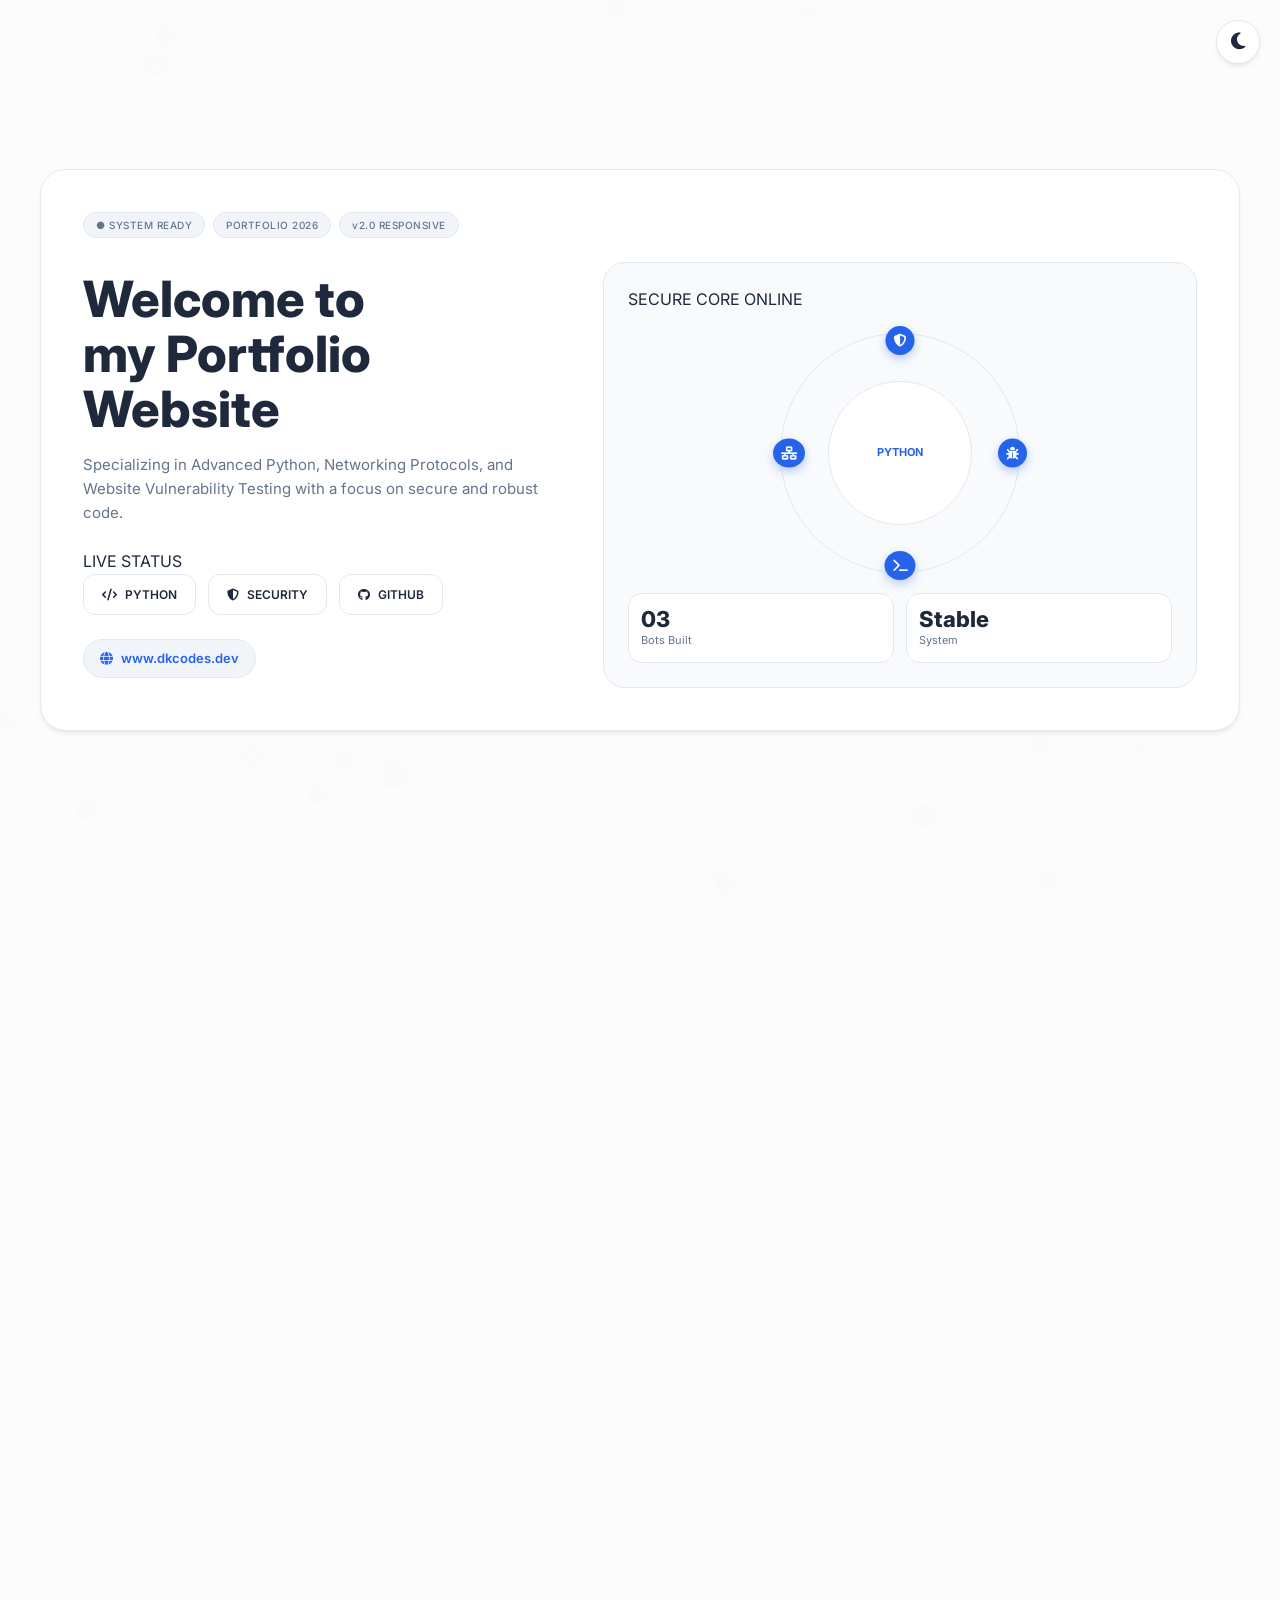
==== commit c31eec79: "Make theme toggle smart (hide on idle) and remove Download CV button" ====
--- a/index.html
+++ b/index.html
@@ -152,7 +152,6 @@
                 </div>
                 <div class="btnn" style="margin-top: 30px;">
                     <button class="btn-home1" onclick="window.open('https://wa.me/919896362031', '_blank')"><i class="fab fa-whatsapp"></i> Let's Talk</button>
-                    <button class="btn-home2"><i class="fa-solid fa-download"></i> Download CV</button>
                 </div>
                  <br>
                 <div class="hhr">
--- a/style.css
+++ b/style.css
@@ -1212,3 +1212,9 @@
   from { opacity: 0; transform: translateY(-10px); }
   to { opacity: 1; transform: translateY(0); }
 }
+
+.theme-toggle.hidden {
+    opacity: 0;
+    pointer-events: none;
+    transform: translateY(-20px) scale(0.9);
+}
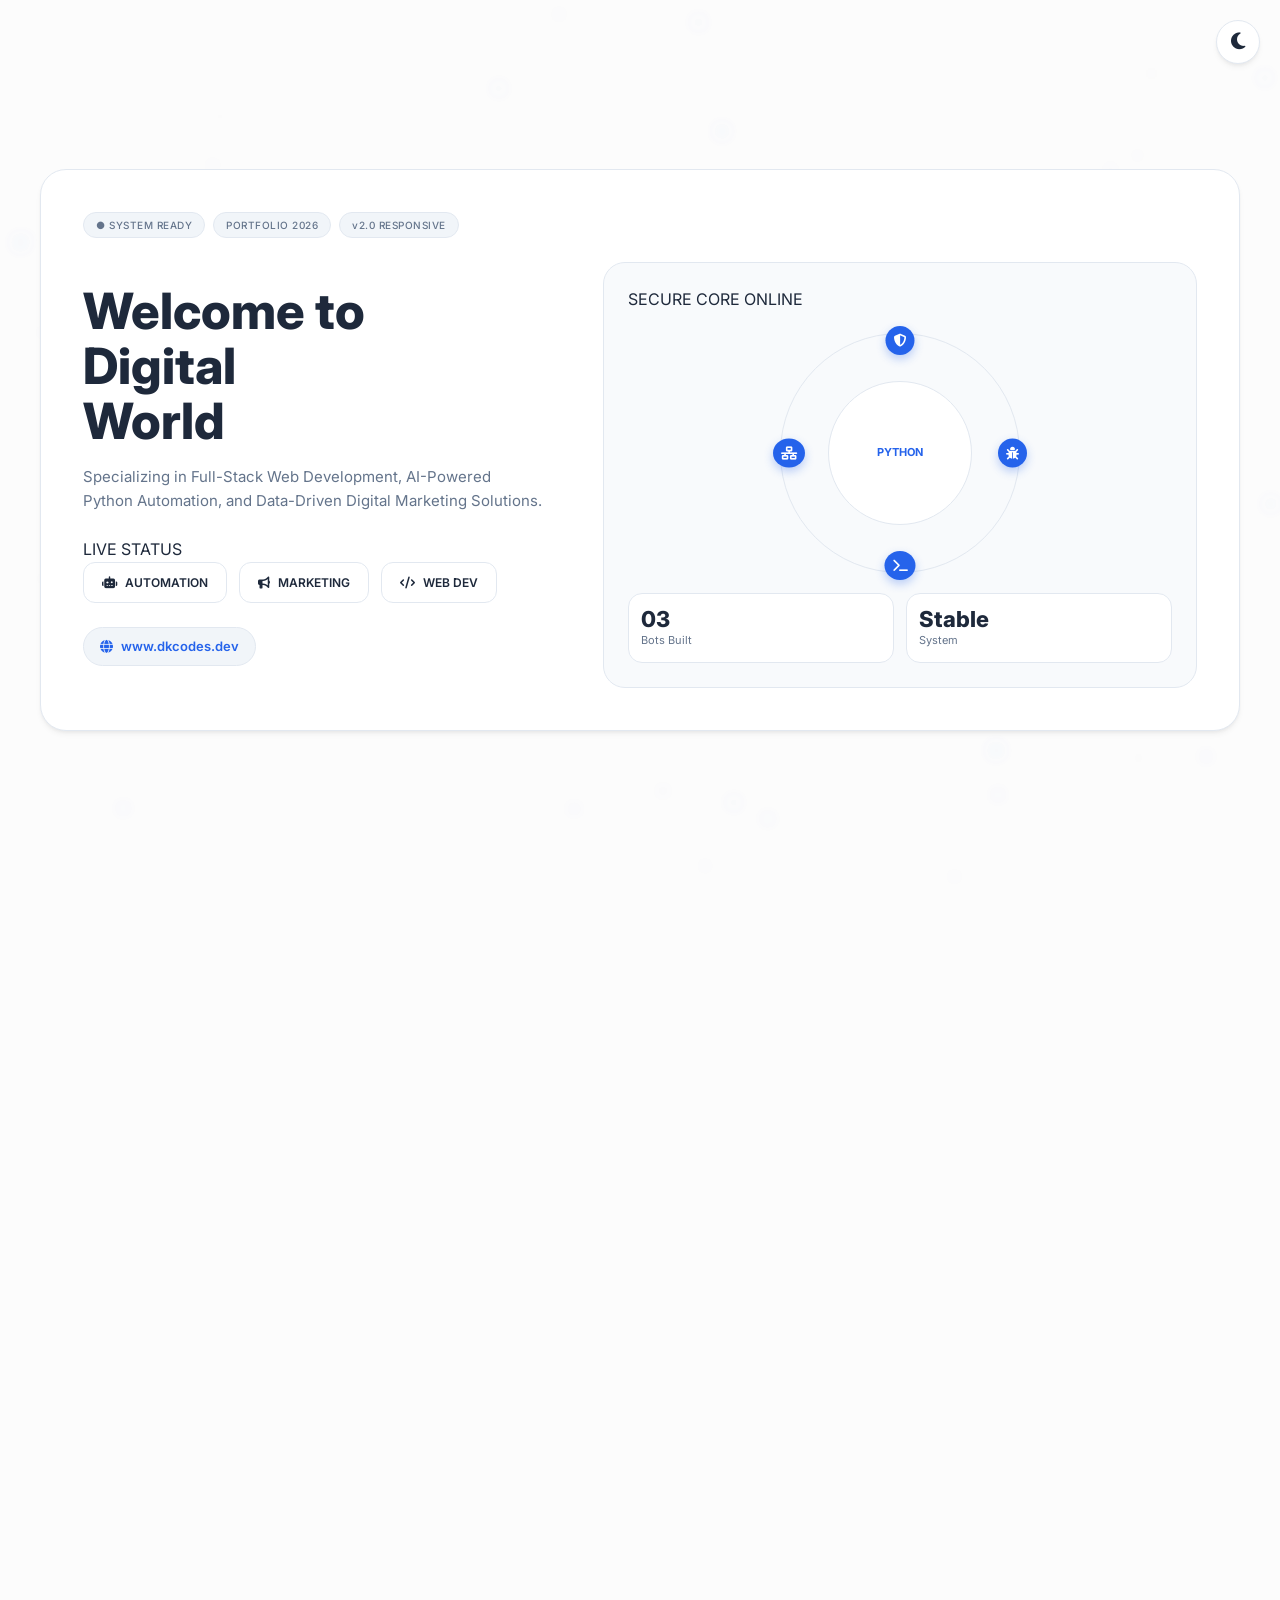
==== commit f25458fc: "Update intro splash screen text and speed up animations" ====
--- a/index.html
+++ b/index.html
@@ -37,13 +37,12 @@
             <div class="left">
                 <h1>
                     Welcome to <br>
-                    my Portfolio <br>
-                    Website
+                    Digital <br>
+                    World
                 </h1>
 
                 <p class="desc">
-                    Specializing in Advanced Python, Networking Protocols, and
-                    Website Vulnerability Testing with a focus on secure and robust code.
+                    Specializing in Full-Stack Web Development, AI-Powered Python Automation, and Data-Driven Digital Marketing Solutions.
                 </p>
 
                 <div class="live-line">
@@ -51,9 +50,9 @@
                 </div>
 
                 <div class="buttons">
-                    <div class="btn"><i class="fa-solid fa-code"></i> PYTHON</div>
-                    <div class="btn"><i class="fa-solid fa-shield-halved"></i> SECURITY</div>
-                    <div class="btn"><i class="fa-brands fa-github"></i> GITHUB</div>
+                    <div class="btn"><i class="fa-solid fa-robot"></i> AUTOMATION</div>
+                    <div class="btn"><i class="fa-solid fa-bullhorn"></i> MARKETING</div>
+                    <div class="btn"><i class="fa-solid fa-code"></i> WEB DEV</div>
                 </div>
 
                 <!-- WEBSITE LINK (LEFT / UNDER ICONS) -->
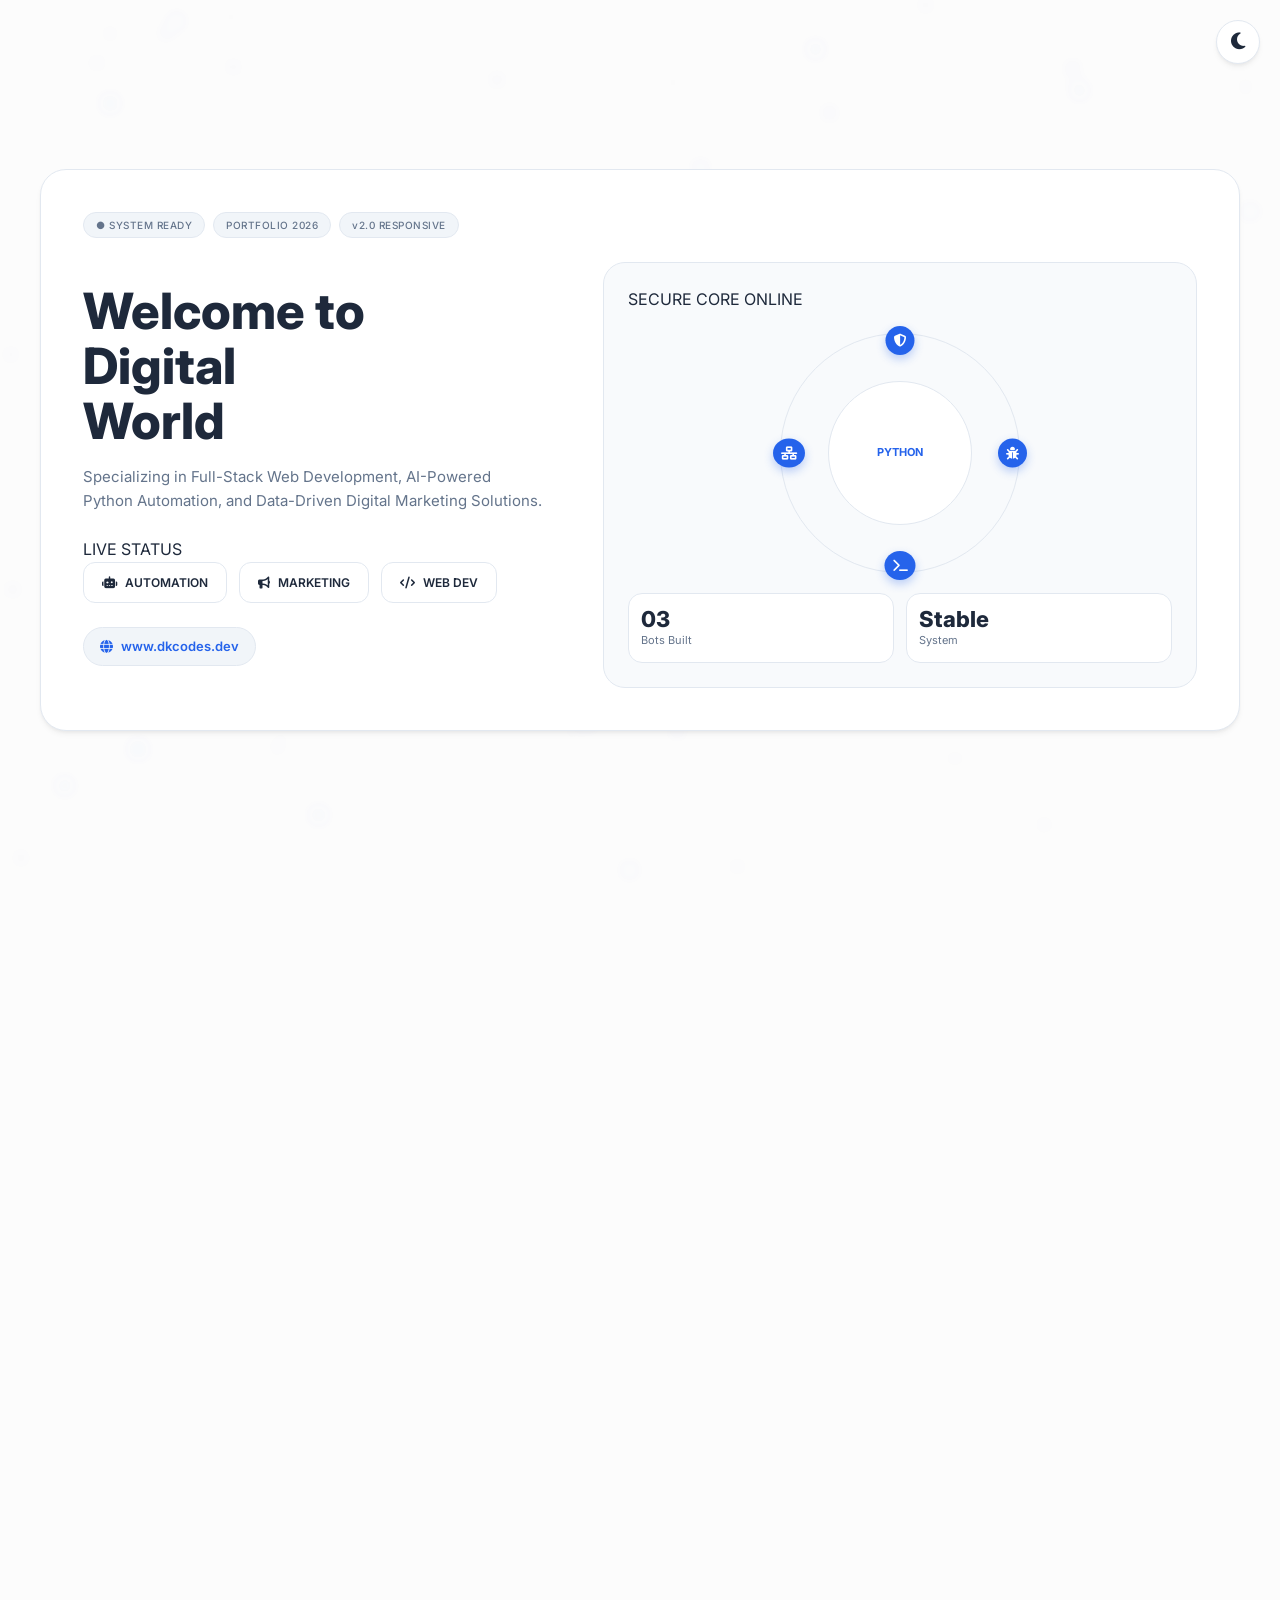
==== commit 1af79275: "Align hero section vertically and move social icons next to Let's Talk button" ====
--- a/index.html
+++ b/index.html
@@ -149,21 +149,16 @@
                 <div class="info-p">
                    <p>I am an Automation Engineer & Digital Marketing Specialist. I build advanced Python backends, AI-powered WhatsApp/Telegram bots, and end-to-end automation pipelines. My expertise spans across managing Meta Ads, Google Ads, YouTube Ads, and Meta Business Suite, alongside hands-on experience in Blogger theme management and scaling social media presence both manually and automatically.</p>
                 </div>
-                <div class="btnn" style="margin-top: 30px;">
+                <div class="btnn" style="margin-top: 30px; display: flex; align-items: center; gap: 20px; flex-wrap: wrap;">
                     <button class="btn-home1" onclick="window.open('https://wa.me/919896362031', '_blank')"><i class="fab fa-whatsapp"></i> Let's Talk</button>
-                </div>
-                 <br>
-                <div class="hhr">
-                    <hr>
-                </div>
-                <div class="follow">
-                    <p class="followw">Follow me:</p>
-                    <ul>
-                        <li><a href="https://github.com/dkonlycomputer"><i class="fa-brands fa-github"></i></a></li>
-                        <li><a href="https://discord.gg/GXXaVGbk"><i class="fa-brands fa-discord"></i></a></li>
-                        <li><a href="https://www.linkedin.com/in/dilawar-khan-41b324285/"><i class="fa-brands fa-linkedin"></i></a></li>
-                        <li><a href="https://www.instagram.com/follow_your_guts_/"><i class="fa-brands fa-instagram"></i></a></li>
-                    </ul>
+                    <div class="follow" style="margin-top: 0;">
+                        <ul style="margin: 0; padding: 0;">
+                            <li><a href="https://github.com/dkonlycomputer"><i class="fa-brands fa-github"></i></a></li>
+                            <li><a href="https://discord.gg/GXXaVGbk"><i class="fa-brands fa-discord"></i></a></li>
+                            <li><a href="https://www.linkedin.com/in/dilawar-khan-41b324285/"><i class="fa-brands fa-linkedin"></i></a></li>
+                            <li><a href="https://www.instagram.com/follow_your_guts_/"><i class="fa-brands fa-instagram"></i></a></li>
+                        </ul>
+                    </div>
                 </div>
             </div>
           </div>
--- a/style.css
+++ b/style.css
@@ -298,18 +298,11 @@
 /* NAVIGATION */
 header {
     position: fixed;
-    bottom: 20px;
+    top: 20px;
     left: 50%;
     transform: translateX(-50%);
     width: auto;
     z-index: 1000;
-}
-
-@media (min-width: 768px) {
-    header {
-        top: 20px;
-        bottom: auto;
-    }
 }
 
 .div-list {
@@ -442,6 +435,7 @@
         flex-direction: row;
         gap: 4rem;
         justify-content: space-between;
+        align-items: center;
     }
 }
 
@@ -1052,18 +1046,28 @@
 
 @media (max-width: 991px) {
     header {
-        width: min(100%, 94vw);
-        left: 50%;
-        transform: translateX(-50%);
-        bottom: 16px;
-        top: auto;
+        width: 100%;
+        left: 0;
+        transform: none;
+        top: 0;
     }
 
     .ul-list {
         flex-wrap: wrap;
         justify-content: center;
         gap: 1px;
-        padding: 2px;
+        padding: 8px 50px 8px 8px; /* space for theme toggle */
+        border-radius: 0;
+        border-top: none;
+        border-left: none;
+        border-right: none;
+    }
+    
+    .theme-toggle {
+        top: 8px;
+        right: 8px;
+        width: 38px;
+        height: 38px;
     }
 
     .ul-list li {
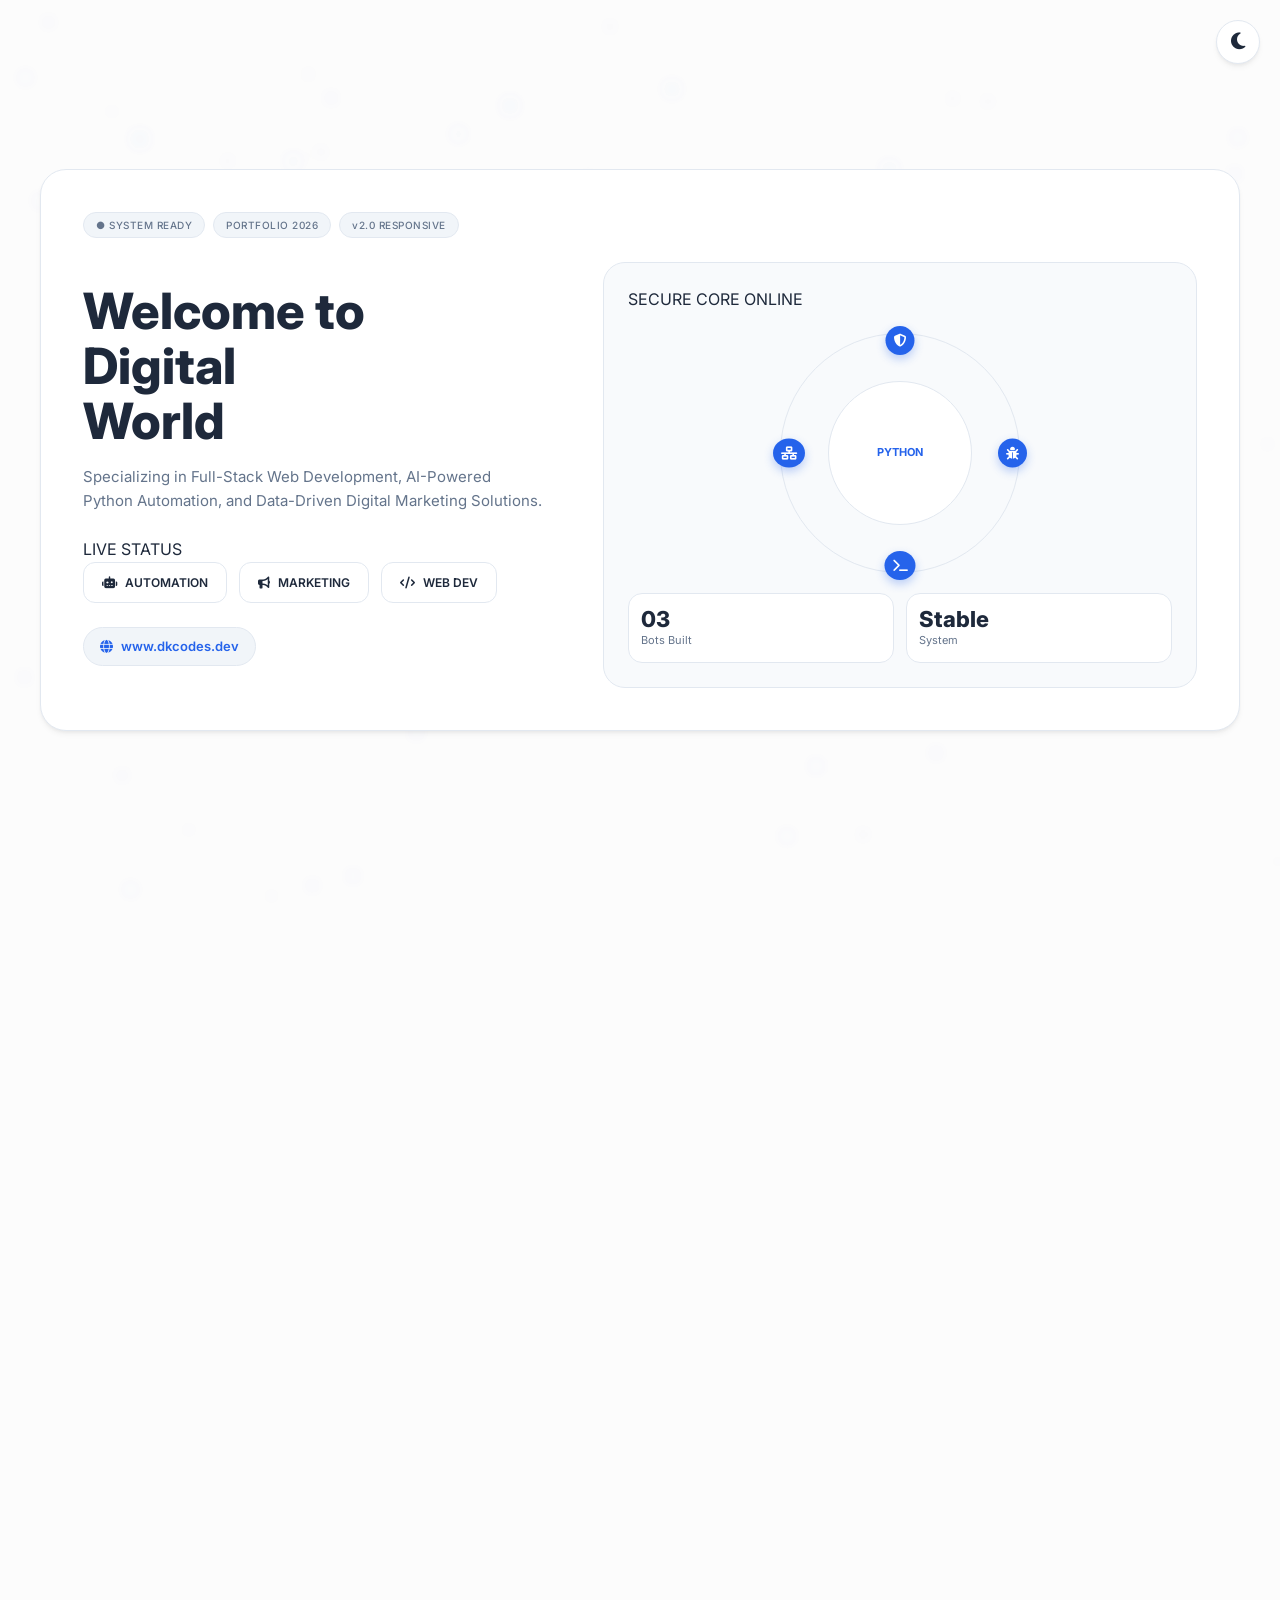
==== commit c3dc5768: "Convert contact information in footer into actionable buttons" ====
--- a/index.html
+++ b/index.html
@@ -568,25 +568,10 @@
                 <div class="contact-content">
                     <div class="contact-info slide-in-left">
                         <p>Let's collaborate! I am always open to discussing exciting projects and new opportunities.</p>
-                        <div class="contact-details">
-                            <div class="contact-item">
-                                <svg width="20" height="20" viewBox="0 0 24 24" fill="currentColor">
-                                    <path d="M20 4H4c-1.1 0-1.99.9-1.99 2L2 18c0 1.1.9 2 2 2h16c1.1 0 2-.9 2-2V6c0-1.1-.9-2-2-2zm0 4l-8 5-8-5V6l8 5 8-5v2z"/>
-                                </svg>
-                                <span>dkonlycomputer@gmail.com</span>
-                            </div>
-                            <div class="contact-item">
-                                <svg width="20" height="20" viewBox="0 0 24 24" fill="currentColor">
-                                    <path d="M6.62 10.79c1.44 2.83 3.76 5.15 6.59 6.59l2.2-2.2c.27-.27.67-.36 1.02-.24 1.12.37 2.33.57 3.57.57.55 0 1 .45 1 1V20c0 .55-.45 1-1 1-9.39 0-17-7.61-17-17 0-.55.45-1 1-1h3.5c.55 0 1 .45 1 1 0 1.25.2 2.45.57 3.57.11.35.03.74-.25 1.02l-2.2 2.2z"/>
-                                </svg>
-                                <span>+91 9896362031</span>
-                            </div>
-                            <div class="contact-item">
-                                <svg width="20" height="20" viewBox="0 0 24 24" fill="currentColor">
-                                    <path d="M12 2C8.13 2 5 5.13 5 9c0 5.25 7 13 7 13s7-7.75 7-13c0-3.87-3.13-7-7-7zm0 9.5c-1.38 0-2.5-1.12-2.5-2.5s1.12-2.5 2.5-2.5 2.5 1.12 2.5 2.5-1.12 2.5-2.5 2.5z"/>
-                                </svg>
-                                <span>Hisar, Haryana, India</span>
-                            </div>
+                        <div class="contact-details btnn" style="display: flex; gap: 15px; flex-wrap: wrap; margin-top: 20px;">
+                            <button class="btn-home1" onclick="window.open('https://wa.me/919896362031', '_blank')"><i class="fab fa-whatsapp"></i> WhatsApp Me</button>
+                            <button class="btn-home2" onclick="window.location.href='mailto:dkonlycomputer@gmail.com'"><i class="fas fa-envelope"></i> Email Me</button>
+                            <button class="btn-home2" onclick="window.open('https://maps.google.com/?q=Hisar,Haryana,India', '_blank')"><i class="fas fa-map-marker-alt"></i> Location</button>
                         </div>
                         <div class="social-links">
                             <a href="https://github.com/dkonlycomputer" class="social-link" aria-label="GitHub" target="_blank">
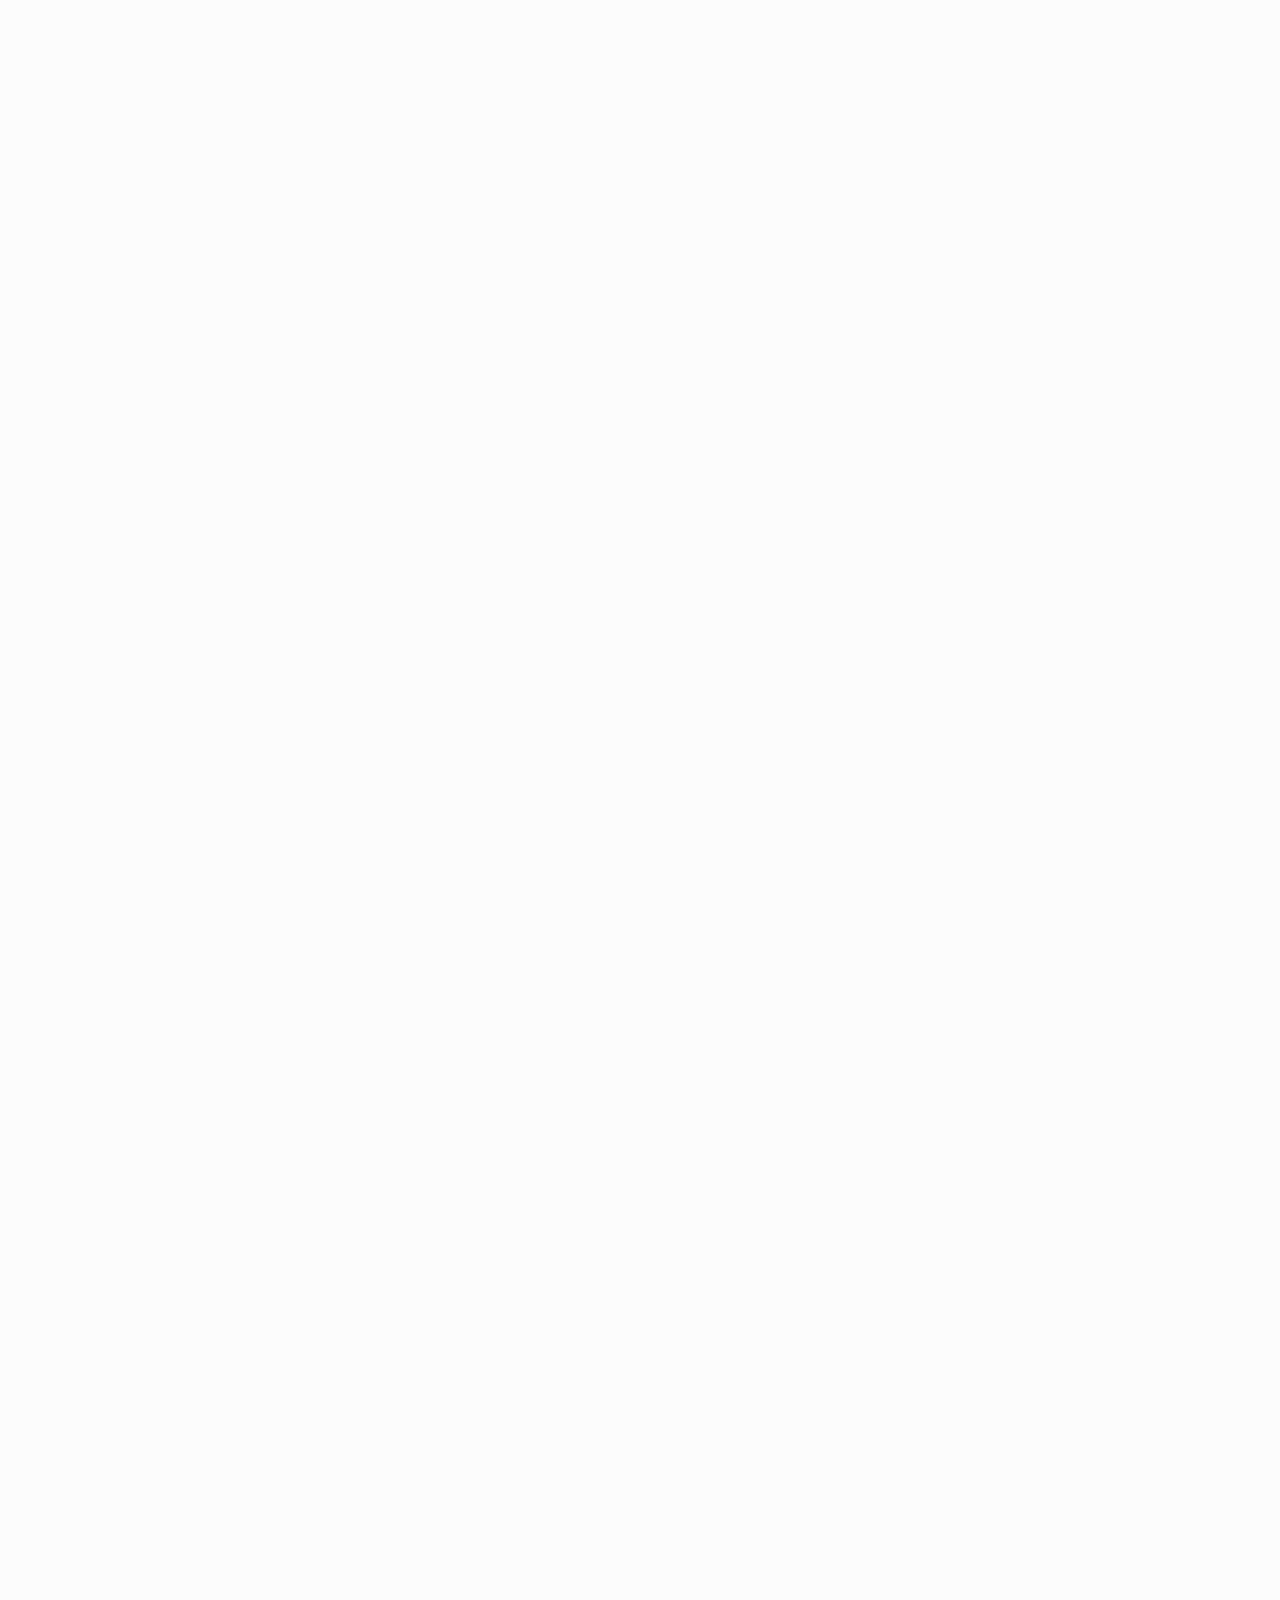
==== commit aef75ce8: "Update mobile navbar to be full width and incorporate theme toggle" ====
--- a/index.html
+++ b/index.html
@@ -16,9 +16,6 @@
 
 <canvas id="bg-canvas"></canvas>
 
-<button class="theme-toggle" id="theme-toggle" aria-label="Toggle theme">
-    <i class="fa-solid fa-moon"></i>
-</button>
 
 <div id="intro" style="opacity: 0;">
 <div class="main">
@@ -136,6 +133,11 @@
                         <span>Contact</span>
                     </a>
                 </li>
+                <li class=\"mobile-theme-item\">
+                    <button class=\"theme-toggle\" id=\"theme-toggle\" aria-label=\"Toggle theme\">
+                        <i class=\"fa-solid fa-moon\"></i>
+                    </button>
+                </li>
             </ul>
         </div>
     </header>
--- a/style.css
+++ b/style.css
@@ -541,7 +541,9 @@
 .home img {
     width: 100%;
     max-width: 420px;
-    border-radius: 24px;
+    border-radius: 50%;
+    aspect-ratio: 1 / 1;
+    object-fit: cover;
     box-shadow: var(--card-hover-shadow);
 }
 
@@ -1054,25 +1056,32 @@
 
     .ul-list {
         flex-wrap: wrap;
-        justify-content: center;
-        gap: 1px;
-        padding: 8px 50px 8px 8px; /* space for theme toggle */
+        justify-content: space-between;
+        gap: 4px;
+        padding: 8px 16px;
         border-radius: 0;
         border-top: none;
         border-left: none;
         border-right: none;
     }
+
+    .mobile-theme-item {
+        display: flex;
+        align-items: center;
+        justify-content: center;
+    }
     
     .theme-toggle {
-        top: 8px;
-        right: 8px;
+        position: static;
         width: 38px;
         height: 38px;
-    }
-
-    .ul-list li {
-        padding: 10px 12px;
-    }
+        background: var(--text-main);
+        color: var(--bg-body);
+        border-radius: 12px;
+        border: none;
+    }
+
+
 
     .home-container,
     .content,
@@ -1222,3 +1231,7 @@
     pointer-events: none;
     transform: translateY(-20px) scale(0.9);
 }
+
+.mobile-theme-item {
+    display: contents;
+}
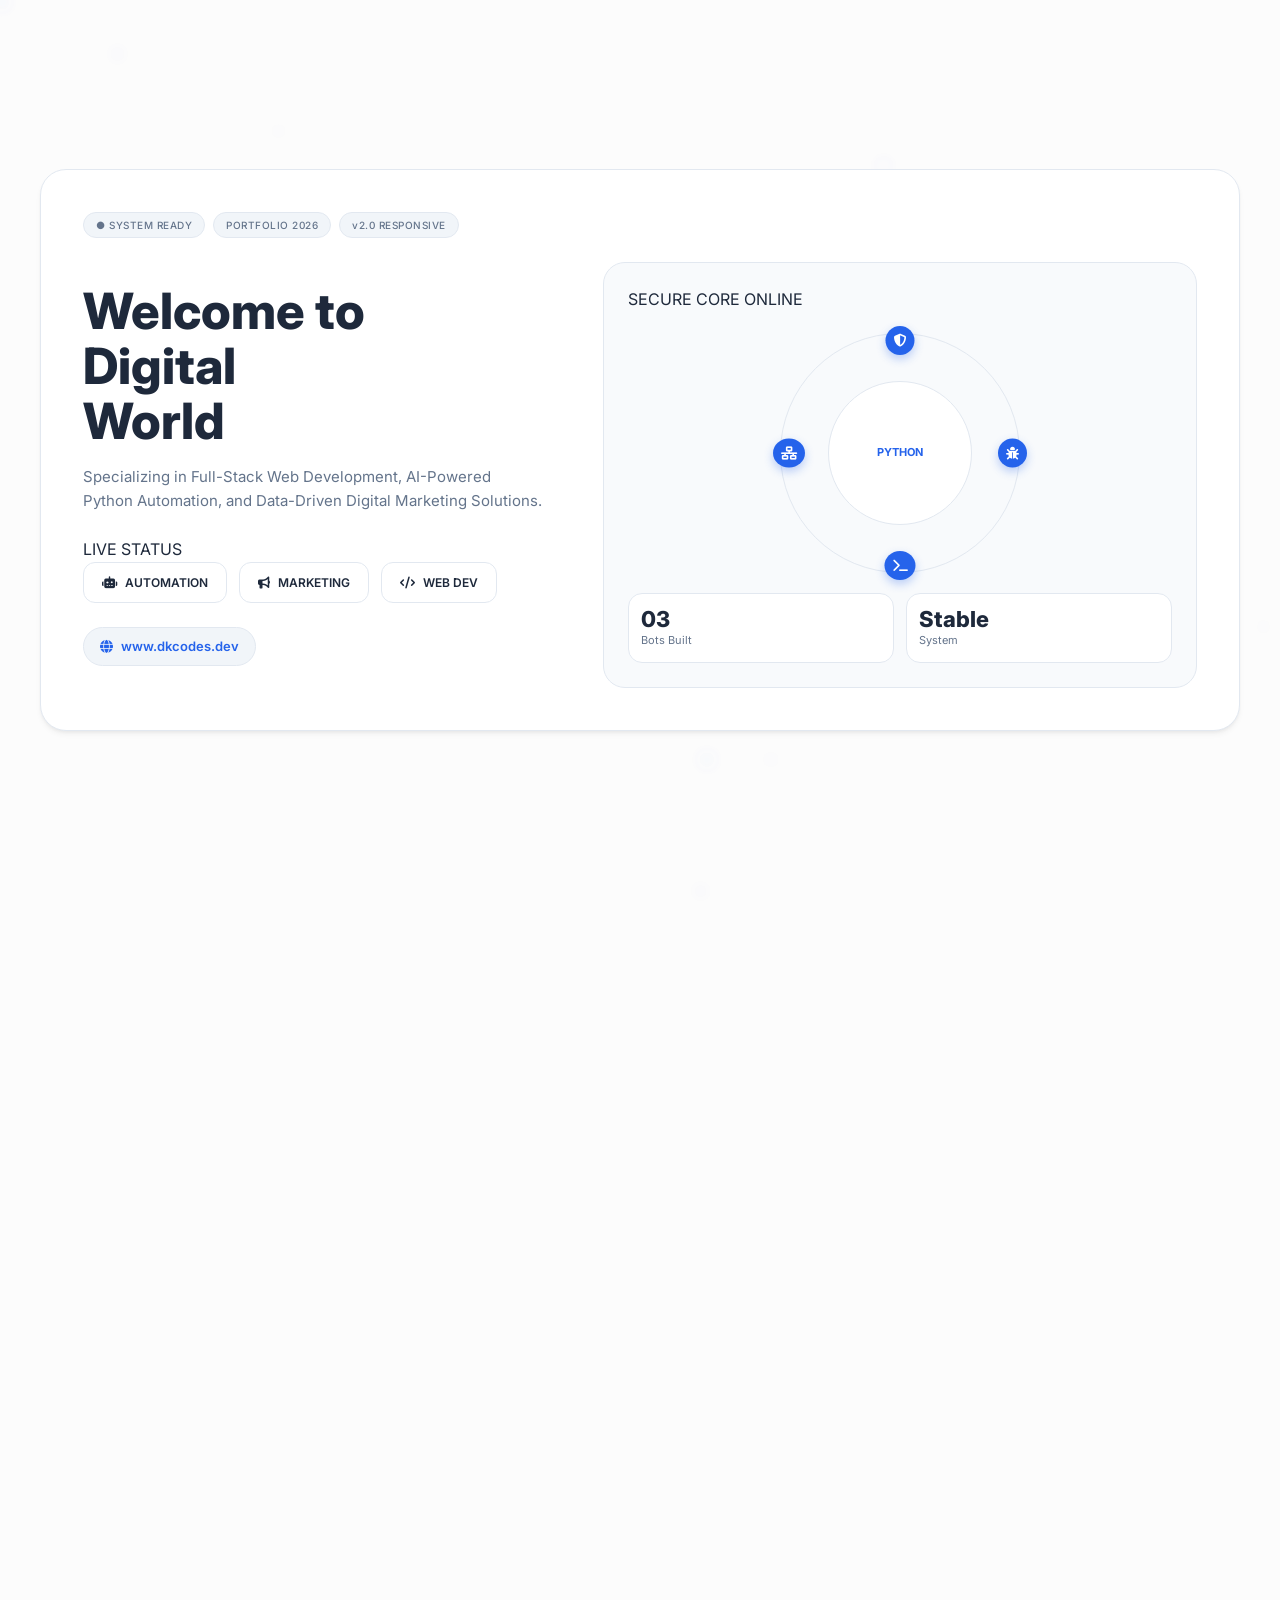
==== commit 101be610: "Fix HTML syntax error causing white screen" ====
--- a/index.html
+++ b/index.html
@@ -133,9 +133,9 @@
                         <span>Contact</span>
                     </a>
                 </li>
-                <li class=\"mobile-theme-item\">
-                    <button class=\"theme-toggle\" id=\"theme-toggle\" aria-label=\"Toggle theme\">
-                        <i class=\"fa-solid fa-moon\"></i>
+                <li class="mobile-theme-item">
+                    <button class="theme-toggle" id="theme-toggle" aria-label="Toggle theme">
+                        <i class="fa-solid fa-moon"></i>
                     </button>
                 </li>
             </ul>
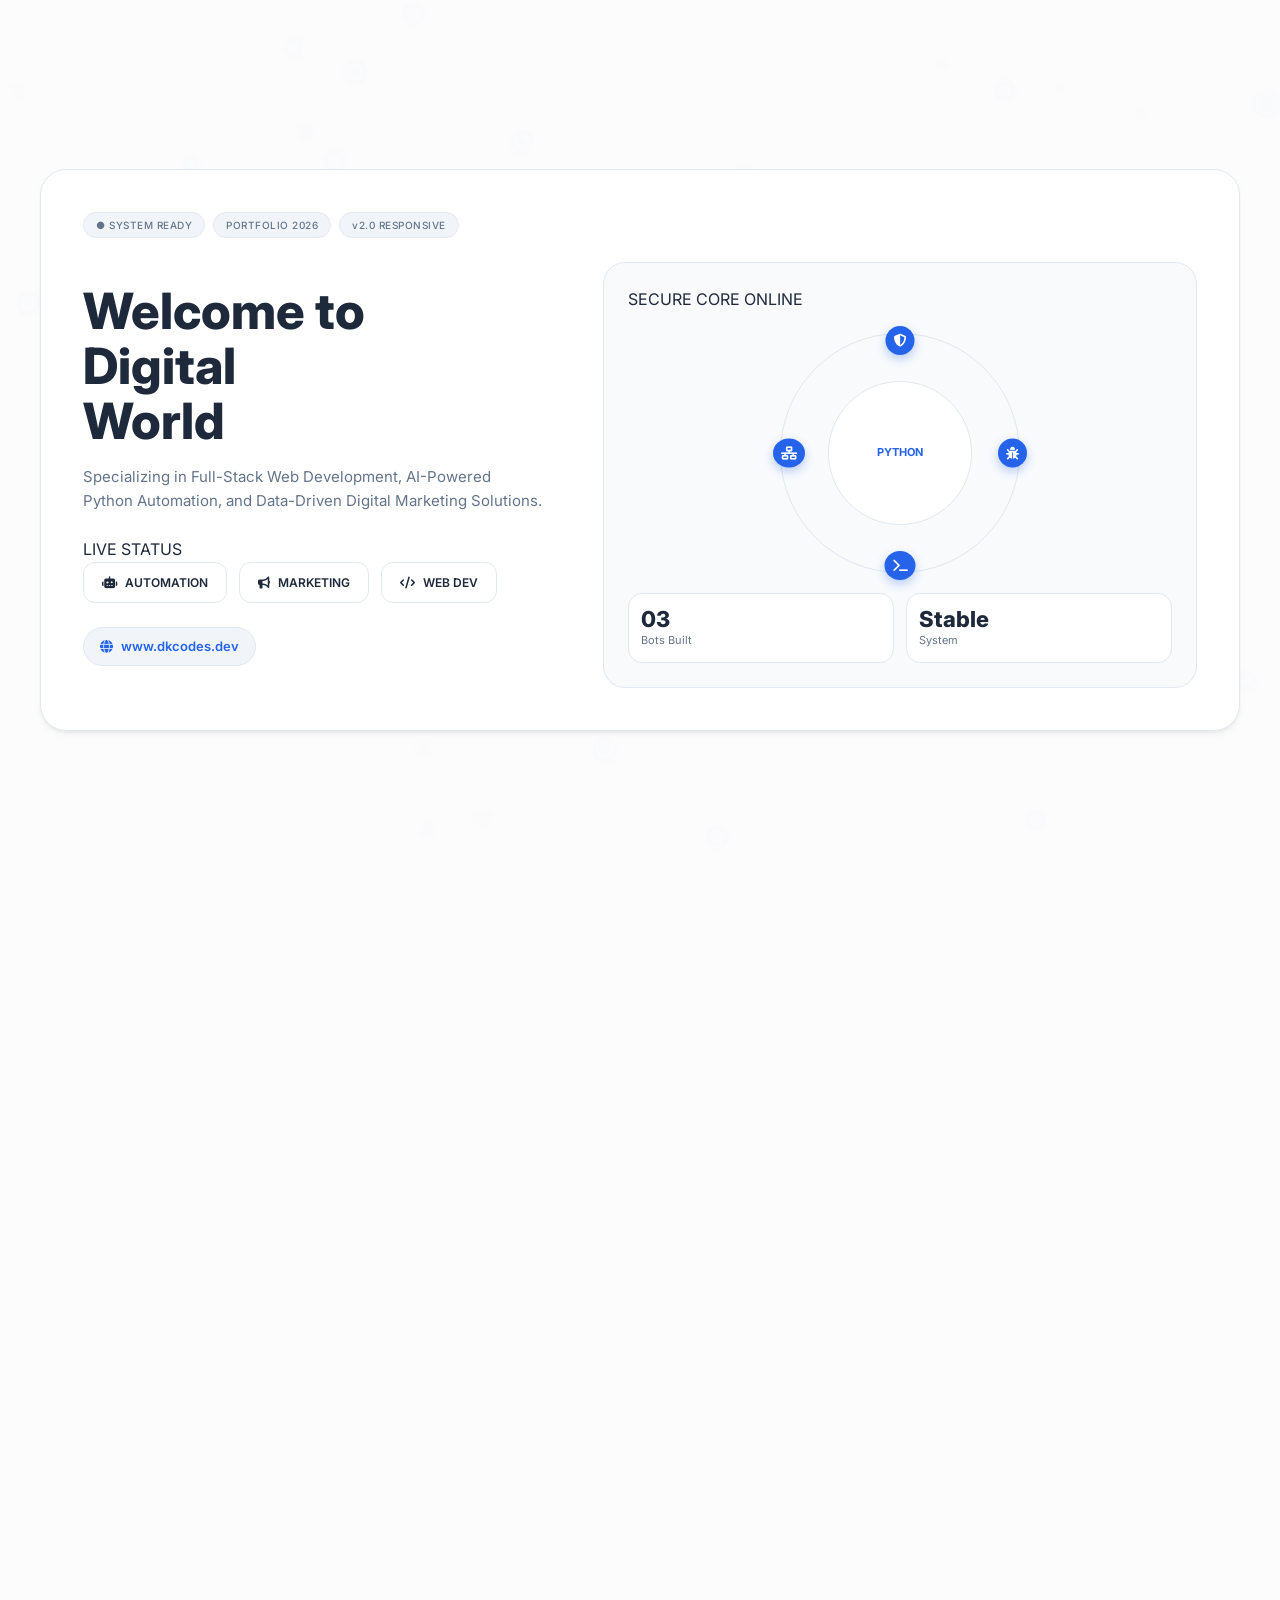
==== commit e7ebc326: "Swap Google Ads and Social Media Automation cards" ====
--- a/index.html
+++ b/index.html
@@ -197,6 +197,158 @@
     </div>
 
     <div class="project-card">
+      <img src="images/social_automation.jpeg" alt="Social Media Automation">
+      <h3>Social Media Automation</h3>
+      <p>Engineering automated posting pipelines across Facebook, Tumblr, Pinterest, and Discord to scale reach.</p>
+      <div class="skills">
+        <a href="javascript:void(0)">Automation</a>
+        <a href="javascript:void(0)">Python</a>
+      </div>
+      <div class="card-details">
+        <h4><i class="fas fa-tasks"></i> Key Tasks:</h4>
+        <ul>
+          <li>Multi-platform Posting APIs</li>
+          <li>Content Scheduling Algorithms</li>
+          <li>Auto-reposting Logic</li>
+          <li>Error Handling & Retries</li>
+        </ul>
+      </div>
+    </div>
+
+    <div class="project-card">
+      <img src="images/youtube_ads.jpeg" alt="YouTube Ads & Growth">
+      <h3>YouTube Ads & Growth</h3>
+      <p>Running targeted video ad campaigns on YouTube to drive brand awareness and subscriber growth exponentially.</p>
+      <div class="skills">
+        <a href="javascript:void(0)">YouTube Ads</a>
+        <a href="javascript:void(0)">Video Marketing</a>
+      </div>
+      <div class="card-details">
+        <h4><i class="fas fa-tasks"></i> Key Tasks:</h4>
+        <ul>
+          <li>Video Ad Strategy</li>
+          <li>Skippable & In-feed Ads Setup</li>
+          <li>Audience Retention Analysis</li>
+          <li>Subscriber Growth Tracking</li>
+        </ul>
+      </div>
+    </div>
+
+    <div class="project-card">
+      <img src="images/meta_business.jpeg" alt="Meta Business Suite">
+      <h3>Meta Business Suite</h3>
+      <p>Complete handling of Meta Business Suite, asset management, page roles, and detailed performance tracking.</p>
+      <div class="skills">
+        <a href="javascript:void(0)">Business Suite</a>
+        <a href="javascript:void(0)">Management</a>
+      </div>
+      <div class="card-details">
+        <h4><i class="fas fa-tasks"></i> Key Tasks:</h4>
+        <ul>
+          <li>Asset & Page Management</li>
+          <li>Cross-posting (FB & IG)</li>
+          <li>Roles & Permissions Setup</li>
+          <li>Performance Insights Tracking</li>
+        </ul>
+      </div>
+    </div>
+
+    <div class="project-card">
+      <img src="images/google_analytics.jpeg" alt="Google Analytics 4">
+      <h3>Google Analytics 4</h3>
+      <p>Setting up GA4, tracking pixels, conversion events, and analyzing user behavior for data-driven decisions.</p>
+      <div class="skills">
+        <a href="javascript:void(0)">Google Analytics</a>
+        <a href="javascript:void(0)">Data Tracking</a>
+      </div>
+      <div class="card-details">
+        <h4><i class="fas fa-tasks"></i> Key Tasks:</h4>
+        <ul>
+          <li>GA4 Property Configuration</li>
+          <li>Custom Event Tracking</li>
+          <li>Conversion Funnel Analysis</li>
+          <li>UTM Tracking & Reporting</li>
+        </ul>
+      </div>
+    </div>
+
+    <div class="project-card">
+      <img src="images/google_cloud.jpeg" alt="Google Cloud Console">
+      <h3>Google Cloud Console</h3>
+      <p>Managing Google Cloud infrastructure, enabling APIs, and configuring serverless endpoints for scalable apps.</p>
+      <div class="skills">
+        <a href="javascript:void(0)">GCP</a>
+        <a href="javascript:void(0)">Cloud</a>
+      </div>
+      <div class="card-details">
+        <h4><i class="fas fa-tasks"></i> Key Tasks:</h4>
+        <ul>
+          <li>IAM & Roles Management</li>
+          <li>API Enabling & Quota Handling</li>
+          <li>Virtual Machine Deployment</li>
+          <li>Cloud Run & App Engine Setup</li>
+        </ul>
+      </div>
+    </div>
+
+    <div class="project-card">
+      <img src="images/whatsapp_bot.jpeg" alt="WhatsApp AI Assistants">
+      <h3>WhatsApp AI Assistants</h3>
+      <p>Building intelligent, automated AI chatbots using Python and WhatsApp Cloud API for smart interactions.</p>
+      <div class="skills">
+        <a href="javascript:void(0)">Python</a>
+        <a href="javascript:void(0)">WhatsApp API</a>
+      </div>
+      <div class="card-details">
+        <h4><i class="fas fa-tasks"></i> Key Tasks:</h4>
+        <ul>
+          <li>Cloud API Integration</li>
+          <li>Automated NLP Flows</li>
+          <li>Customer Support Auto-replies</li>
+          <li>CRM Data Syncing</li>
+        </ul>
+      </div>
+    </div>
+
+    <div class="project-card">
+      <img src="images/telegram_bot.jpeg" alt="Telegram Bots">
+      <h3>Telegram Bots</h3>
+      <p>Engineering customized Telegram bots for channel management, user interactions, and task automation.</p>
+      <div class="skills">
+        <a href="javascript:void(0)">Telegram API</a>
+        <a href="javascript:void(0)">Python</a>
+      </div>
+      <div class="card-details">
+        <h4><i class="fas fa-tasks"></i> Key Tasks:</h4>
+        <ul>
+          <li>Custom Bot Architecture</li>
+          <li>Group/Channel Administration</li>
+          <li>Payment Gateways Integration</li>
+          <li>Scheduled Broadcasting</li>
+        </ul>
+      </div>
+    </div>
+
+    <div class="project-card">
+      <img src="images/discord_bot.jpeg" alt="Discord Bots">
+      <h3>Discord Bots</h3>
+      <p>Creating interactive Discord bots to manage servers, assign roles, and provide utility tools to communities.</p>
+      <div class="skills">
+        <a href="javascript:void(0)">Discord.py</a>
+        <a href="javascript:void(0)">Node.js</a>
+      </div>
+      <div class="card-details">
+        <h4><i class="fas fa-tasks"></i> Key Tasks:</h4>
+        <ul>
+          <li>Auto-Moderation Setup</li>
+          <li>Custom Economy Systems</li>
+          <li>Music & Voice Integrations</li>
+          <li>Role Management</li>
+        </ul>
+      </div>
+    </div>
+
+    <div class="project-card">
       <img src="images/google_ads.jpeg" alt="Google Ads & PPC">
       <h3>Google Ads & PPC</h3>
       <p>Strategic creation and optimization of Google Search, Display, and Performance Max campaigns for scaling leads.</p>
@@ -211,158 +363,6 @@
           <li>Keyword Research & Bidding</li>
           <li>Performance Max Optimization</li>
           <li>Lead Generation Scaling</li>
-        </ul>
-      </div>
-    </div>
-
-    <div class="project-card">
-      <img src="images/youtube_ads.jpeg" alt="YouTube Ads & Growth">
-      <h3>YouTube Ads & Growth</h3>
-      <p>Running targeted video ad campaigns on YouTube to drive brand awareness and subscriber growth exponentially.</p>
-      <div class="skills">
-        <a href="javascript:void(0)">YouTube Ads</a>
-        <a href="javascript:void(0)">Video Marketing</a>
-      </div>
-      <div class="card-details">
-        <h4><i class="fas fa-tasks"></i> Key Tasks:</h4>
-        <ul>
-          <li>Video Ad Strategy</li>
-          <li>Skippable & In-feed Ads Setup</li>
-          <li>Audience Retention Analysis</li>
-          <li>Subscriber Growth Tracking</li>
-        </ul>
-      </div>
-    </div>
-
-    <div class="project-card">
-      <img src="images/meta_business.jpeg" alt="Meta Business Suite">
-      <h3>Meta Business Suite</h3>
-      <p>Complete handling of Meta Business Suite, asset management, page roles, and detailed performance tracking.</p>
-      <div class="skills">
-        <a href="javascript:void(0)">Business Suite</a>
-        <a href="javascript:void(0)">Management</a>
-      </div>
-      <div class="card-details">
-        <h4><i class="fas fa-tasks"></i> Key Tasks:</h4>
-        <ul>
-          <li>Asset & Page Management</li>
-          <li>Cross-posting (FB & IG)</li>
-          <li>Roles & Permissions Setup</li>
-          <li>Performance Insights Tracking</li>
-        </ul>
-      </div>
-    </div>
-
-    <div class="project-card">
-      <img src="images/google_analytics.jpeg" alt="Google Analytics 4">
-      <h3>Google Analytics 4</h3>
-      <p>Setting up GA4, tracking pixels, conversion events, and analyzing user behavior for data-driven decisions.</p>
-      <div class="skills">
-        <a href="javascript:void(0)">Google Analytics</a>
-        <a href="javascript:void(0)">Data Tracking</a>
-      </div>
-      <div class="card-details">
-        <h4><i class="fas fa-tasks"></i> Key Tasks:</h4>
-        <ul>
-          <li>GA4 Property Configuration</li>
-          <li>Custom Event Tracking</li>
-          <li>Conversion Funnel Analysis</li>
-          <li>UTM Tracking & Reporting</li>
-        </ul>
-      </div>
-    </div>
-
-    <div class="project-card">
-      <img src="images/google_cloud.jpeg" alt="Google Cloud Console">
-      <h3>Google Cloud Console</h3>
-      <p>Managing Google Cloud infrastructure, enabling APIs, and configuring serverless endpoints for scalable apps.</p>
-      <div class="skills">
-        <a href="javascript:void(0)">GCP</a>
-        <a href="javascript:void(0)">Cloud</a>
-      </div>
-      <div class="card-details">
-        <h4><i class="fas fa-tasks"></i> Key Tasks:</h4>
-        <ul>
-          <li>IAM & Roles Management</li>
-          <li>API Enabling & Quota Handling</li>
-          <li>Virtual Machine Deployment</li>
-          <li>Cloud Run & App Engine Setup</li>
-        </ul>
-      </div>
-    </div>
-
-    <div class="project-card">
-      <img src="images/whatsapp_bot.jpeg" alt="WhatsApp AI Assistants">
-      <h3>WhatsApp AI Assistants</h3>
-      <p>Building intelligent, automated AI chatbots using Python and WhatsApp Cloud API for smart interactions.</p>
-      <div class="skills">
-        <a href="javascript:void(0)">Python</a>
-        <a href="javascript:void(0)">WhatsApp API</a>
-      </div>
-      <div class="card-details">
-        <h4><i class="fas fa-tasks"></i> Key Tasks:</h4>
-        <ul>
-          <li>Cloud API Integration</li>
-          <li>Automated NLP Flows</li>
-          <li>Customer Support Auto-replies</li>
-          <li>CRM Data Syncing</li>
-        </ul>
-      </div>
-    </div>
-
-    <div class="project-card">
-      <img src="images/telegram_bot.jpeg" alt="Telegram Bots">
-      <h3>Telegram Bots</h3>
-      <p>Engineering customized Telegram bots for channel management, user interactions, and task automation.</p>
-      <div class="skills">
-        <a href="javascript:void(0)">Telegram API</a>
-        <a href="javascript:void(0)">Python</a>
-      </div>
-      <div class="card-details">
-        <h4><i class="fas fa-tasks"></i> Key Tasks:</h4>
-        <ul>
-          <li>Custom Bot Architecture</li>
-          <li>Group/Channel Administration</li>
-          <li>Payment Gateways Integration</li>
-          <li>Scheduled Broadcasting</li>
-        </ul>
-      </div>
-    </div>
-
-    <div class="project-card">
-      <img src="images/discord_bot.jpeg" alt="Discord Bots">
-      <h3>Discord Bots</h3>
-      <p>Creating interactive Discord bots to manage servers, assign roles, and provide utility tools to communities.</p>
-      <div class="skills">
-        <a href="javascript:void(0)">Discord.py</a>
-        <a href="javascript:void(0)">Node.js</a>
-      </div>
-      <div class="card-details">
-        <h4><i class="fas fa-tasks"></i> Key Tasks:</h4>
-        <ul>
-          <li>Auto-Moderation Setup</li>
-          <li>Custom Economy Systems</li>
-          <li>Music & Voice Integrations</li>
-          <li>Role Management</li>
-        </ul>
-      </div>
-    </div>
-
-    <div class="project-card">
-      <img src="images/social_automation.jpeg" alt="Social Media Automation">
-      <h3>Social Media Automation</h3>
-      <p>Engineering automated posting pipelines across Facebook, Tumblr, Pinterest, and Discord to scale reach.</p>
-      <div class="skills">
-        <a href="javascript:void(0)">Automation</a>
-        <a href="javascript:void(0)">Python</a>
-      </div>
-      <div class="card-details">
-        <h4><i class="fas fa-tasks"></i> Key Tasks:</h4>
-        <ul>
-          <li>Multi-platform Posting APIs</li>
-          <li>Content Scheduling Algorithms</li>
-          <li>Auto-reposting Logic</li>
-          <li>Error Handling & Retries</li>
         </ul>
       </div>
     </div>
--- a/style.css
+++ b/style.css
@@ -93,21 +93,16 @@
 
 /* Theme Toggle Button */
 .theme-toggle {
-    position: fixed;
-    top: 20px;
-    right: 20px;
-    z-index: 1001;
-    background: var(--bg-card);
-    border: 1px solid var(--glass-border);
-    color: var(--text-main);
-    width: 44px;
-    height: 44px;
-    border-radius: 50%;
+    width: 38px;
+    height: 38px;
+    background: var(--text-main);
+    color: var(--bg-body);
+    border-radius: 12px;
+    border: none;
     display: flex;
     align-items: center;
     justify-content: center;
     cursor: pointer;
-    box-shadow: var(--card-shadow);
     transition: var(--transition);
 }
 
@@ -1065,21 +1060,9 @@
         border-right: none;
     }
 
-    .mobile-theme-item {
-        display: flex;
-        align-items: center;
-        justify-content: center;
-    }
     
-    .theme-toggle {
-        position: static;
-        width: 38px;
-        height: 38px;
-        background: var(--text-main);
-        color: var(--bg-body);
-        border-radius: 12px;
-        border: none;
-    }
+    
+    
 
 
 
@@ -1226,12 +1209,14 @@
   to { opacity: 1; transform: translateY(0); }
 }
 
-.theme-toggle.hidden {
-    opacity: 0;
-    pointer-events: none;
-    transform: translateY(-20px) scale(0.9);
-}
+
+
+
+
+
 
 .mobile-theme-item {
-    display: contents;
-}
+    display: flex;
+    align-items: center;
+    justify-content: center;
+}
